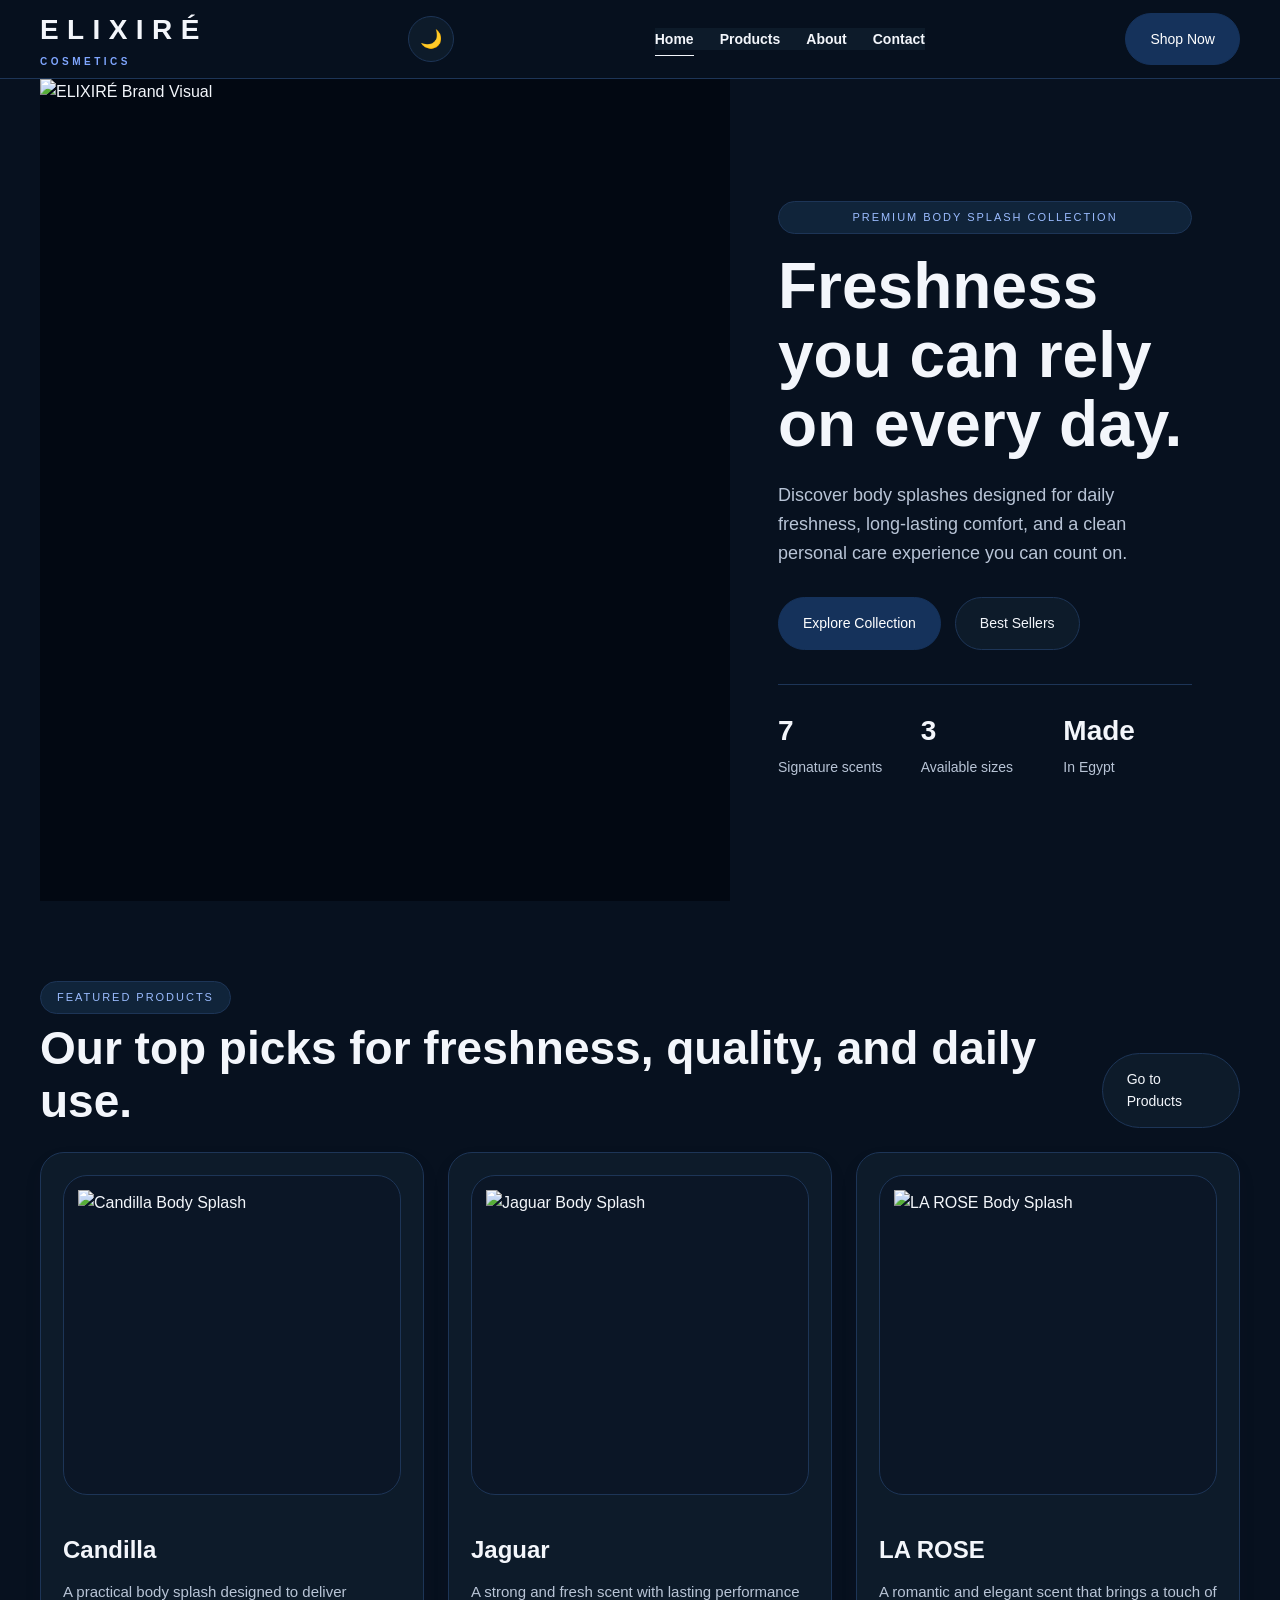
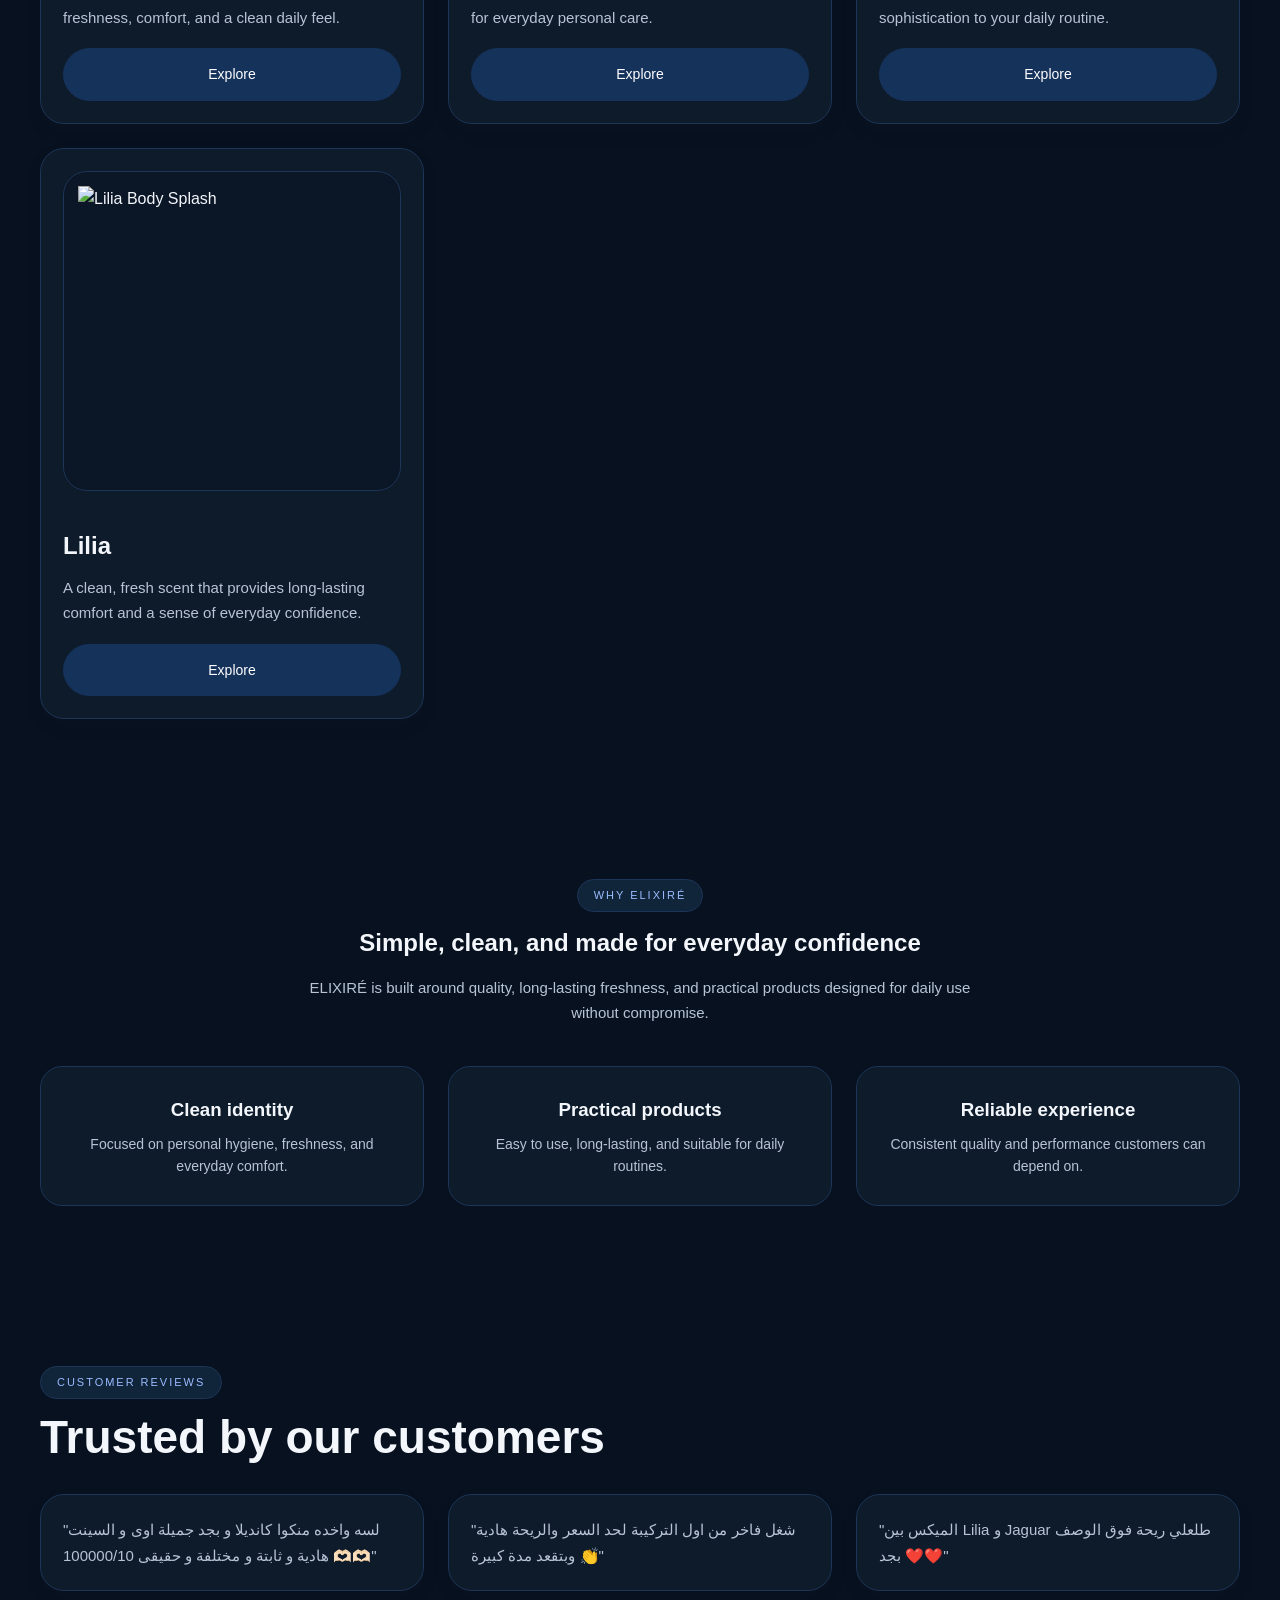
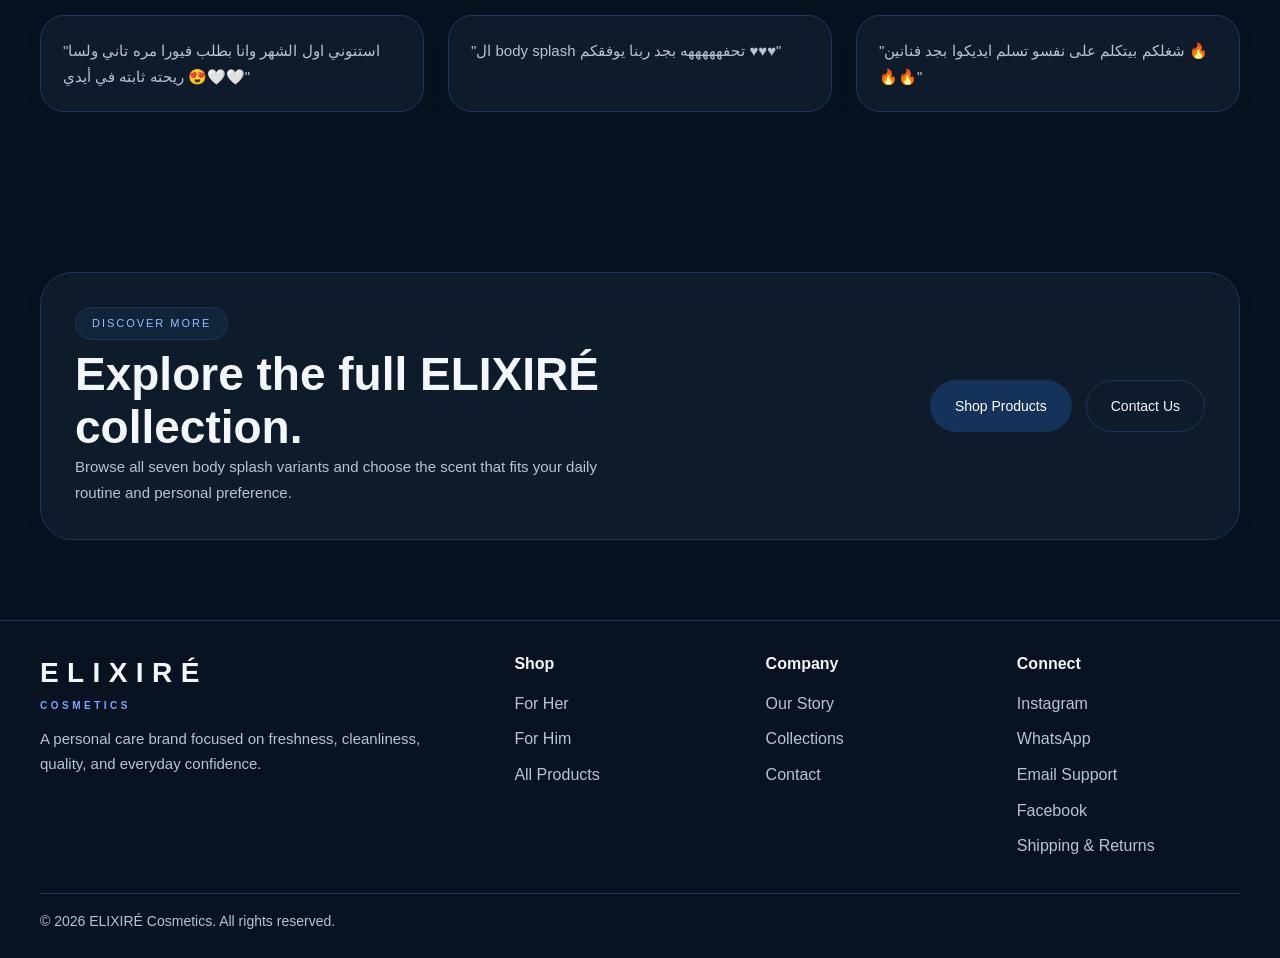
==== index.html @ 91dcfd7d "Add files via upload" ====
<!DOCTYPE html>
<html lang="en">
<head>
  <meta charset="UTF-8" />
  <meta name="viewport" content="width=device-width, initial-scale=1.0" />
  <title>ELIXIRÉ Cosmetics</title>
<script>
(function () {
  var theme = localStorage.getItem('theme');
  if (theme !== 'light') {
    document.documentElement.classList.add('dark-mode');
  }
})();
</script>
<link rel="icon" type="image/png" href="images/imageselixire-logo.jpeg">
<link rel="stylesheet" href="style.css">
</head>
<body>

  <header class="site-header">
    <div class="container header-wrap">
      <a class="logo" href="index.html">ELIXIRÉ <small>COSMETICS</small></a>

      <button class="menu-toggle" aria-label="Open menu">☰</button>
      <button class="theme-toggle" type="button" onclick="toggleTheme()">
  <span class="icon">🌙</span>
</button>
      <nav class="nav">
        <a href="index.html" class="active">Home</a>
        <a href="products.html">Products</a>
        <a href="about.html">About</a>
        <a href="contact.html">Contact</a>
      </nav>

      <a class="btn btn-dark" href="products.html">Shop Now</a>
    </div>
  </header>

  <!-- HERO -->
  <section class="hero hero-brand">
    <div class="container hero-brand-grid">

      <div class="hero-brand-image">
        <img src="images/imageselixire-logo.jpeg" alt="ELIXIRÉ Brand Visual">
      </div>

      <div class="hero-brand-content">
        <span class="badge">Premium body splash collection</span>
        <h1>Freshness you can rely on every day.</h1>
        <p class="lead">
          Discover body splashes designed for daily freshness, long-lasting comfort, and a clean personal care experience you can count on.
        </p>

        <div class="hero-actions">
          <a class="btn btn-dark" href="products.html">Explore Collection</a>
          <a class="btn btn-light" href="#featured-products">Best Sellers</a>
        </div>

        <div class="stats">
          <div>
            <strong>7</strong>
            <span>Signature scents</span>
          </div>
          <div>
            <strong>3</strong>
            <span>Available sizes</span>
          </div>
          <div>
            <strong>Made</strong>
            <span>In Egypt</span>
          </div>
        </div>
      </div>

    </div>
  </section>

  <!-- FEATURED PRODUCTS -->
  <section class="section" id="featured-products">
    <div class="container">
      <div class="section-head">
        <div>
          <span class="badge">Featured products</span>
          <h2>Our top picks for freshness, quality, and daily use.</h2>
        </div>

        <a class="btn btn-light" href="products.html">Go to Products</a>
      </div>

      <div class="grid-3">

        <article class="card product-card featured-home-card">
          <div class="product-image">
            <img src="images/candilla.png" alt="Candilla Body Splash">
          </div>

          <div class="product-info">
            <h3>Candilla</h3>
            <p class="subtle">
              A practical body splash designed to deliver freshness, comfort, and a clean daily feel.
            </p>
          </div>

          <a class="btn btn-dark full-btn" href="products.html">Explore</a>
        </article>

        <article class="card product-card featured-home-card">
          <div class="product-image">
            <img src="images/Jaguar.png" alt="Jaguar Body Splash">
          </div>

          <div class="product-info">
            <h3>Jaguar</h3>
            <p class="subtle">
              A strong and fresh scent with lasting performance for everyday personal care.
            </p>
          </div>

          <a class="btn btn-dark full-btn" href="products.html">Explore</a>
        </article>
        <article class="card product-card featured-home-card">
          <div class="product-image">
            <img src="images/LA ROSE.png" alt="LA ROSE Body Splash">
          </div>

          <div class="product-info">
            <h3>LA ROSE</h3>
            <p class="subtle">
              A romantic and elegant scent that brings a touch of sophistication to your daily routine.
            </p>
          </div>

          <a class="btn btn-dark full-btn" href="products.html">Explore</a>
        </article>
        <article class="card product-card featured-home-card">
          <div class="product-image">
            <img src="images/lilia.png" alt="Lilia Body Splash">
          </div>

          <div class="product-info">
            <h3>Lilia</h3>
            <p class="subtle">
              A clean, fresh scent that provides long-lasting comfort and a sense of everyday confidence.
            </p>
          </div>

          <a class="btn btn-dark full-btn" href="products.html">Explore</a>
        </article>

      </div>
    </div>
  </section>

  <!-- WHY ELIXIRÉ -->
  <section class="why-section">
    <div class="container">

      <div class="why-header">
        <span class="badge">Why ELIXIRÉ</span>
        <h2>Simple, clean, and made for everyday confidence</h2>
        <p>
          ELIXIRÉ is built around quality, long-lasting freshness, and practical products designed for daily use without compromise.
        </p>
      </div>

      <div class="why-grid">

        <div class="why-card">
          <h3>Clean identity</h3>
          <p>Focused on personal hygiene, freshness, and everyday comfort.</p>
        </div>

        <div class="why-card">
          <h3>Practical products</h3>
          <p>Easy to use, long-lasting, and suitable for daily routines.</p>
        </div>

        <div class="why-card">
          <h3>Reliable experience</h3>
          <p>Consistent quality and performance customers can depend on.</p>
        </div>

      </div>

    </div>
  </section>

  <!-- SHORT REVIEWS FOR HOME -->
  <section class="section">
    <div class="container">
      <span class="badge">Customer Reviews</span>
      <h2 style="margin:12px 0 0;">Trusted by our customers</h2>

      <div class="grid-3" style="margin-top: 30px;">

        <div class="card">
          <p class="subtle" style="margin:0;">
            "لسه واخده منكوا كانديلا و بجد جميلة اوى و السينت هادية و ثابتة و مختلفة و حقيقى 100000/10 🫶🏻🫶🏻"
          </p>
        </div>

        <div class="card">
          <p class="subtle" style="margin:0;">
            "شغل فاخر من اول التركيبة لحد السعر والريحة هادية وبتقعد مدة كبيرة 👏"
          </p>
        </div>

        <div class="card">
          <p class="subtle" style="margin:0;">
            "الميكس بين Lilia و Jaguar طلعلي ريحة فوق الوصف بجد ❤️❤️"
          </p>
        </div>

        <div class="card">
          <p class="subtle" style="margin:0;">
            "استنوني اول الشهر وانا بطلب فيورا مره تاني ولسا ريحته ثابته في أيدي 😍🤍🤍"
          </p>
        </div>

        <div class="card">
          <p class="subtle" style="margin:0;">
            "ال body splash تحفهههههه بجد ربنا يوفقكم ♥️♥️♥️"
          </p>
        </div>

        <div class="card">
          <p class="subtle" style="margin:0;">
            "شغلكم بيتكلم على نفسو تسلم ايديكوا بجد فنانين 🔥🔥🔥"
          </p>
        </div>

      </div>
    </div>
  </section>

  <!-- CTA -->
  <section class="section">
    <div class="container card cta-box home-cta-box">
      <div class="grid-2" style="align-items:center;">
        <div>
          <span class="badge">Discover more</span>
          <h2>Explore the full ELIXIRÉ collection.</h2>
          <p class="subtle">
            Browse all seven body splash variants and choose the scent that fits your daily routine and personal preference.
          </p>
        </div>

        <div style="display:flex; gap:14px; flex-wrap:wrap; justify-content:flex-end;">
          <a class="btn btn-dark" href="products.html">Shop Products</a>
          <a class="btn btn-light" href="contact.html">Contact Us</a>
        </div>
      </div>
    </div>
  </section>

  <!-- FOOTER -->
  <footer class="footer">
    <div class="container footer-grid">
      <div>
        <div class="logo">ELIXIRÉ <small>COSMETICS</small></div>
        <p class="subtle" style="max-width:420px; margin-top:12px;">
          A personal care brand focused on freshness, cleanliness, quality, and everyday confidence.
        </p>
      </div>

      <div>
  <h4>Shop</h4>
  <ul>
    <li><a href="products.html#for-her">For Her</a></li>
    <li><a href="products.html#for-him">For Him</a></li>
    <li><a href="products.html">All Products</a></li>
  </ul>
</div>

      <div>
        <h4>Company</h4>
        <ul>
          <li><a href="about.html">Our Story</a></li>
          <li><a href="products.html">Collections</a></li>
          <li><a href="contact.html">Contact</a></li>
        </ul>
      </div>

      <div>
        <h4>Connect</h4>
        <ul>
          <li><a href="https://www.instagram.com/elixire_cosmetics?igsh=MWIwa283ZzNlaWQ4eQ==" target="_blank">Instagram</a></li>
          <li><a href="https://wa.me/201558877652" target="_blank">WhatsApp</a></li>
          <li><a href="mailto:elixire.cosmetics@gmail.com">Email Support</a></li>
          <li><a href="https://www.facebook.com/share/1Ev4uXdosv/" target="_blank">Facebook</a></li>
          <li><a href="contact.html">Shipping & Returns</a></li>
        </ul>
      </div>
    </div>

    <div class="container copyright">© 2026 ELIXIRÉ Cosmetics. All rights reserved.</div>
  </footer>

  <script src="script.js"></script>
</body>
</html>
---- style.css ----
/* ===== Anti-Flicker Patch ===== */
html{
  background:#07111f;
}

html:not(.dark-mode){
  background:#f8f2f1;
}

html, body{
  transition: none !important;
}

:root{
  --bg:#f8f2f1;
  --bg-soft:#fffafa;
  --surface:#ffffff;
  --text:#2f2122;
  --muted:#725d61;
  --line:#eadbdd;
  --accent:#9d7e83;
  --dark:#2f2122;
  --light:#f5e5e6;
  --radius-xl:32px;
  --radius-lg:24px;
  --radius-md:18px;
  --shadow:0 20px 60px rgba(79,47,52,.10);
  --container:1200px;
}

/* Dark theme variables */
html.dark-mode,
body.dark-mode{
  --bg:#07111f;
  --bg-soft:#0b1626;
  --surface:#0d1b2a;
  --text:#f3f6fb;
  --muted:#b8c4d6;
  --line:#1d3557;
  --accent:#7fa6ff;
  --dark:#15325b;
  --light:#10243a;
  --shadow:0 20px 60px rgba(0,0,0,.35);
}

*{
  box-sizing:border-box;
  margin:0;
  padding:0;
}

html{
  scroll-behavior:smooth;
  background:var(--bg);
}

body{
  font-family:Arial, Helvetica, sans-serif;
  color:var(--text);
  background:var(--bg);
  line-height:1.6;
}

a{
  text-decoration:none;
  color:inherit;
}

img{
  max-width:100%;
  display:block;
}

.container{
  width:min(var(--container), calc(100% - 40px));
  margin:auto;
}

.section{
  padding:80px 0;
}

.subtle{
  color:var(--muted);
  font-size:15px;
  line-height:1.7;
}

.btn{
  display:inline-block;
  border:1px solid var(--dark);
  padding:14px 24px;
  border-radius:999px;
  transition:.25s ease;
  font-size:14px;
  cursor:pointer;
}

.btn:hover{
  transform:translateY(-2px);
}

.btn-dark{
  background:var(--dark);
  color:#fff;
}

.btn-light{
  background:#fff;
  color:var(--text);
}

body.dark-mode .btn-light{
  background:var(--surface);
  color:var(--text);
  border-color:var(--line);
}

.badge{
  display:inline-flex;
  align-items:center;
  justify-content:center;
  padding:10px 16px;
  border:1px solid #d8c1c4;
  background:rgba(255,255,255,.7);
  color:var(--accent);
  border-radius:999px;
  letter-spacing:.18em;
  text-transform:uppercase;
  font-size:11px;
  line-height:1;
  white-space:nowrap;
}

body.dark-mode .badge{
  background:#10243a;
  border-color:#1d3557;
  color:#9bbcff;
}

.site-header{
  position:sticky;
  top:0;
  z-index:1000;
  background:rgba(248,242,241,.92);
  backdrop-filter:blur(10px);
  border-bottom:1px solid var(--line);
}

body.dark-mode .site-header{
  background:rgba(7,17,31,.92);
  border-bottom:1px solid var(--line);
}

.header-wrap{
  display:flex;
  align-items:center;
  justify-content:space-between;
  gap:20px;
  min-height:78px;
}

.logo{
  font-size:28px;
  font-weight:700;
  letter-spacing:.30em;
}

.logo small{
  display:block;
  font-size:10px;
  letter-spacing:.35em;
  color:var(--accent);
  margin-top:2px;
}

.logo img{
  height:50px;
  width:120px;
  object-fit:cover;
  border-radius:6px;
}

.nav{
  display:flex;
  gap:26px;
  align-items:center;
  font-size:14px;
  font-weight:600;
}

.nav a{
  position:relative;
}

.nav a::after{
  content:"";
  position:absolute;
  left:0;
  bottom:-6px;
  width:0;
  height:1px;
  background:var(--text);
  transition:.25s;
}

.nav a:hover::after,
.nav a.active::after{
  width:100%;
}

.menu-toggle{
  display:none;
  background:none;
  border:none;
  font-size:28px;
  cursor:pointer;
  color:var(--text);
}

.theme-toggle{
  width:46px;
  height:46px;
  border-radius:50%;
  border:1px solid var(--line);
  background:var(--surface);
  color:var(--text);
  cursor:pointer;
  font-size:18px;
  display:flex;
  align-items:center;
  justify-content:center;
  transition:.3s ease;
}

.theme-toggle:hover{
  transform:translateY(-2px) scale(1.05);
}

.hero{
  position:relative;
  overflow:hidden;
  background:
    radial-gradient(circle at top right, rgba(255,255,255,.8), transparent 28%),
    radial-gradient(circle at bottom left, rgba(214,171,177,.25), transparent 30%),
    var(--bg);
}

.hero-grid{
  min-height:84vh;
  display:grid;
  grid-template-columns:1.1fr .9fr;
  gap:40px;
  align-items:center;
}

.hero h1{
  font-size:clamp(42px,6vw,78px);
  line-height:1.08;
  margin:18px 0 0;
  max-width:720px;
}

.lead{
  font-size:18px;
  color:var(--muted);
  max-width:620px;
  margin-top:22px;
}

.hero-actions{
  display:flex;
  gap:14px;
  flex-wrap:wrap;
  margin-top:30px;
}

.stats{
  margin-top:34px;
  padding-top:24px;
  border-top:1px solid #e4d1d3;
  display:grid;
  grid-template-columns:repeat(3,1fr);
  gap:14px;
  max-width:520px;
}

.stats strong{
  display:block;
  font-size:28px;
}

.stats span{
  font-size:14px;
  color:#7c666a;
}

body.dark-mode .stats{
  border-top:1px solid var(--line);
}

body.dark-mode .stats span{
  color:var(--muted);
}

.hero-card{
  border:1px solid rgba(255,255,255,.7);
  background:rgba(255,255,255,.62);
  border-radius:var(--radius-xl);
  padding:20px;
  box-shadow:var(--shadow);
}

body.dark-mode .hero-card,
body.dark-mode .mock-small,
body.dark-mode .mock-panel,
body.dark-mode .card,
body.dark-mode .info-item,
body.dark-mode .order-form-box,
body.dark-mode .review-card,
body.dark-mode .why-card,
body.dark-mode .cta-box{
  background:var(--surface);
  color:var(--text);
  border-color:var(--line);
}

.hero-card-grid{
  display:grid;
  grid-template-columns:1.15fr .85fr;
  gap:20px;
}

.mock-big{
  min-height:420px;
  border-radius:26px;
  padding:24px;
  background:linear-gradient(135deg,#f2dfe1,#f8eceb,#ffffff);
}

body.dark-mode .mock-big{
  background:linear-gradient(135deg,#0d1b2a,#10243a,#0b1626);
}

.mock-panel{
  height:100%;
  border:1px solid rgba(255,255,255,.75);
  background:rgba(255,255,255,.45);
  border-radius:22px;
  padding:22px;
  display:flex;
  flex-direction:column;
  justify-content:space-between;
}

.mock-small{
  border-radius:24px;
  padding:22px;
  border:1px solid var(--line);
  background:#fff9f8;
}

.mock-dark{
  background:var(--dark);
  color:#fff;
  border-color:transparent;
}

body.dark-mode .mock-dark{
  background:#081220;
}

.grid-2{
  display:grid;
  grid-template-columns:repeat(2,1fr);
  gap:28px;
}

.grid-3{
  display:grid;
  grid-template-columns:repeat(3,1fr);
  gap:24px;
}

.grid-4{
  display:grid;
  grid-template-columns:repeat(4,1fr);
  gap:24px;
}

.card{
  background:var(--surface);
  border:1px solid var(--line);
  border-radius:var(--radius-lg);
  padding:22px;
  box-shadow:0 8px 20px rgba(79,47,52,.05);
}

.product-card{
  position:relative;
  transition:.25s ease;
}

.product-card:hover{
  transform:translateY(-5px);
  box-shadow:var(--shadow);
}

.product-image{
  height:280px;
  border-radius:24px;
  overflow:hidden;
  background:#fff;
  display:flex;
  align-items:center;
  justify-content:center;
  padding:14px;
  border:1px solid #f0e2e3;
}

body.dark-mode .product-image{
  background:#0b1626;
  border-color:var(--line);
}

.product-image img{
  width:100%;
  height:100%;
  object-fit:contain;
  display:block;
}

.price{
  padding:10px 16px;
  background:#f7edee;
  border-radius:999px;
  font-size:14px;
  white-space:nowrap;
}

body.dark-mode .price{
  background:#10243a;
}

.section-head{
  display:flex;
  align-items:end;
  justify-content:space-between;
  gap:20px;
  margin-bottom:24px;
}

.section-head h2,
.section h2{
  margin:8px 0 0;
  font-size:clamp(30px,4vw,46px);
  line-height:1.15;
}

.feature-icon{
  width:44px;
  height:44px;
  border-radius:50%;
  border:1px solid #e8d4d7;
  background:#fdf6f5;
  margin-bottom:16px;
}

body.dark-mode .feature-icon{
  background:#10243a;
  border-color:var(--line);
}

.story-block{
  padding:34px;
  border-radius:var(--radius-xl);
  background:linear-gradient(135deg,#f0dddd,#fdf6f5);
}

.story-inner{
  border:1px solid rgba(255,255,255,.75);
  background:rgba(255,255,255,.52);
  border-radius:26px;
  padding:30px;
}

body.dark-mode .story-block{
  background:#10243a;
}

body.dark-mode .story-inner{
  background:#0d1b2a;
  border-color:#1d3557;
}

body.dark-mode .story-inner h2,
body.dark-mode .story-inner h3{
  color:#f3f6fb;
}

body.dark-mode .story-inner .subtle,
body.dark-mode .story-inner p{
  color:#b8c4d6;
}

.dark-section{
  background:var(--dark);
  color:#fff;
}

.dark-section .subtle{
  color:rgba(255,255,255,.76);
}

.testimonial{
  background:rgba(255,255,255,.05);
  border:1px solid rgba(255,255,255,.08);
}

.cta-box{
  padding:34px;
  border-radius:var(--radius-xl);
}

.footer{
  border-top:1px solid var(--line);
  background:var(--bg-soft);
  padding:30px 0 10px;
}

body.dark-mode .footer{
  background:#081220;
  border-top:1px solid var(--line);
}

.footer-grid{
  display:grid;
  grid-template-columns:2fr 1fr 1fr 1fr;
  gap:28px;
}

.footer h4{
  margin:0 0 14px;
  font-size:16px;
}

.footer ul{
  list-style:none;
  padding:0;
  margin:0;
}

.footer li{
  margin:10px 0;
  color:var(--muted);
}

.copyright{
  border-top:1px solid var(--line);
  margin-top:24px;
  padding:16px 0;
  color:var(--muted);
  font-size:14px;
}

.page-hero{
  padding:90px 0 60px;
  background:radial-gradient(circle at top left, rgba(255,255,255,.7), transparent 30%), var(--bg);
}

.page-hero h1{
  margin:14px 0 8px;
  font-size:clamp(40px,5vw,68px);
}

.page-hero p{
  max-width:680px;
  color:var(--muted);
}

.contact-wrap{
  display:grid;
  grid-template-columns:1fr .95fr;
  gap:28px;
}

.form-group{
  margin-bottom:16px;
}

label{
  display:block;
  margin-bottom:8px;
  font-size:14px;
}

input,
textarea,
select{
  width:100%;
  padding:14px 16px;
  border-radius:16px;
  border:1px solid var(--line);
  font:inherit;
  background:#fff;
  color:var(--text);
  outline:none;
}

body.dark-mode input,
body.dark-mode textarea,
body.dark-mode select{
  background:#0b1626;
  color:var(--text);
  border-color:var(--line);
}

body.dark-mode input::placeholder,
body.dark-mode textarea::placeholder{
  color:#8ea1bc;
}

textarea{
  min-height:140px;
  resize:vertical;
}

input:focus,
textarea:focus,
select:focus{
  border-color:var(--accent);
}

.list-inline{
  display:flex;
  flex-wrap:wrap;
  gap:10px;
}

.tag{
  padding:8px 14px;
  border-radius:999px;
  background:#f7edee;
  font-size:13px;
}

body.dark-mode .tag{
  background:#10243a;
}

.info-list{
  display:grid;
  gap:14px;
}

.info-item{
  padding:18px;
  border:1px solid var(--line);
  border-radius:20px;
  background:#fff;
}

.note{
  background:#fff6ea;
  border:1px solid #f0d9af;
  padding:16px 18px;
  border-radius:18px;
  color:#6f5835;
}

body.dark-mode .note{
  background:#10243a;
  border-color:#1d3557;
  color:#dce8ff;
}

.product-info{
  margin-top:18px;
}

.product-info h3{
  margin:0 0 8px;
  font-size:22px;
}

.product-info p{
  margin:0;
}

.featured-home-card{
  display:flex;
  flex-direction:column;
  justify-content:space-between;
  min-height:100%;
}

.featured-home-card .product-image{
  height:320px;
  background:#fff;
}

body.dark-mode .featured-home-card .product-image{
  background:#0b1626;
}

.featured-home-card .product-info{
  padding-top:18px;
}

.featured-home-card .product-info h3{
  font-size:24px;
  margin-bottom:10px;
}

.full-btn{
  width:100%;
  text-align:center;
  margin-top:18px;
}

.feature-clean-card{
  min-height:100%;
}

.clean-side-card{
  min-height:160px;
  display:flex;
  flex-direction:column;
  justify-content:center;
}

.dark-mini-card{
  background:var(--dark);
  color:#fff;
  border-color:transparent;
}

.dark-mini-card .subtle{
  color:rgba(255,255,255,.78);
}

.size-show-card{
  min-height:180px;
  display:flex;
  flex-direction:column;
  justify-content:center;
}

.home-cta-box{
  background:#fff;
}

/* Reviews slider manual */
.reviews-slider-manual{
  position:relative;
  margin-top:30px;
  padding:30px 56px 0;
}

.reviews-viewport{
  overflow:hidden;
  padding-top:20px;
}

.reviews-track-manual{
  display:flex;
  gap:24px;
  transition:transform .45s ease;
  will-change:transform;
  align-items:stretch;
}

.review-card{
  width:calc((100% - 48px) / 3);
  min-width:calc((100% - 48px) / 3);
  background:#fff;
  border:1px solid var(--line);
  border-radius:28px;
  padding:28px 20px 22px;
  text-align:center;
  position:relative;
  flex-shrink:0;
  box-shadow:0 8px 20px rgba(79,47,52,.05);
}

.avatar{
  width:88px;
  height:88px;
  border-radius:50%;
  object-fit:cover;
  display:block;
  margin:0 auto 14px;
  border:6px solid #fff;
  box-shadow:0 6px 18px rgba(0,0,0,.08);
}

.review-card p{
  margin:0;
  font-size:15px;
  line-height:1.8;
  color:var(--muted);
}

.slider-arrow{
  position:absolute;
  top:58%;
  transform:translateY(-50%);
  width:42px;
  height:42px;
  border:1px solid var(--line);
  border-radius:50%;
  background:#fff;
  color:var(--text);
  font-size:20px;
  cursor:pointer;
  z-index:2;
  box-shadow:0 8px 18px rgba(79,47,52,.08);
}

body.dark-mode .slider-arrow{
  background:var(--surface);
  color:var(--text);
}

.slider-arrow.prev{
  left:0;
}

.slider-arrow.next{
  right:0;
}

.slider-arrow:hover{
  background:var(--dark);
  color:#fff;
  border-color:var(--dark);
}

.slider-dots{
  display:flex;
  justify-content:center;
  gap:10px;
  margin-top:22px;
}

.slider-dot{
  width:10px;
  height:10px;
  border-radius:50%;
  background:#d8c1c4;
  cursor:pointer;
  transition:.25s ease;
  border:none;
}

.slider-dot.active{
  width:28px;
  border-radius:999px;
  background:var(--dark);
}

/* Hero brand */
.hero-brand{
  padding:0;
  background:var(--bg);
}

.hero-brand-grid{
  display:grid;
  grid-template-columns:1.15fr 0.85fr;
  min-height:calc(100vh - 78px);
  align-items:stretch;
}

.hero-brand-image{
  display:flex;
  align-items:stretch;
  justify-content:center;
  overflow:hidden;
  background:#111;
}

.hero-brand-image img{
  width:100%;
  height:100%;
  object-fit:cover;
  display:block;
}

.hero-brand-content{
  display:flex;
  flex-direction:column;
  justify-content:center;
  padding:60px 48px;
}

.hero-brand-content h1{
  font-size:clamp(42px, 5vw, 74px);
  line-height:1.08;
  margin:18px 0 0;
}

.hero-brand-content .lead{
  margin-top:22px;
  max-width:520px;
}

.hero-brand-content .stats{
  max-width:480px;
}

body.dark-mode .hero-brand-image{
  background:#020812;
}

/* Why section */
.why-section{
  padding:80px 0;
  text-align:center;
}

.why-header{
  max-width:700px;
  margin:auto;
}

.why-header h2{
  margin:12px 0;
}

.why-header p{
  color:var(--muted);
  font-size:15px;
  line-height:1.7;
}

.why-grid{
  display:grid;
  grid-template-columns:repeat(3,1fr);
  gap:24px;
  margin-top:40px;
}

.why-card{
  padding:28px;
  border-radius:22px;
  border:1px solid var(--line);
  background:#fff;
  transition:.3s;
}

.why-card:hover{
  transform:translateY(-6px);
  box-shadow:0 10px 25px rgba(0,0,0,.06);
}

.why-card h3{
  margin-bottom:8px;
}

.why-card p{
  color:var(--muted);
  font-size:14px;
}

/* Product ordering */
.sizes{
  display:grid;
  grid-template-columns:repeat(3, 1fr);
  gap:10px;
  margin-top:16px;
  position:relative;
  z-index:5;
}

.size-item{
  background:#f7edee;
  border-radius:14px;
  padding:12px 10px;
  text-align:center;
  display:flex;
  flex-direction:column;
  gap:4px;
  border:1px solid #f0e0e2;
  cursor:pointer;
  transition:.2s ease;
  user-select:none;
  pointer-events:auto;
}

.size-item:hover{
  transform:translateY(-2px);
}

.size-item span{
  color:var(--muted);
  font-size:13px;
}

.size-item strong{
  color:var(--text);
  font-size:14px;
}

.size-item.active{
  background:#2f2122;
  border-color:#2f2122;
}

.size-item.active span,
.size-item.active strong{
  color:#fff;
}

body.dark-mode .size-item{
  background:#10243a;
  border-color:var(--line);
}

body.dark-mode .size-item.active{
  background:#1f4b99;
  border-color:#1f4b99;
}

.order-form-box{
  display:none;
  margin-top:18px;
  padding:18px;
  border:1px solid var(--line);
  border-radius:20px;
  background:#fff;
}

.order-form-box.show{
  display:block;
}

.order-form-box h4{
  margin-bottom:14px;
  font-size:18px;
}

.selected-size-text{
  margin-bottom:14px;
  font-size:14px;
  color:var(--muted);
}

.selected-size-text span{
  font-weight:bold;
  color:var(--text);
}

.customer-notes{
  min-height:100px;
}

/* Payment */
.payment-options{
  display:flex;
  flex-direction:column;
  gap:10px;
  margin-top:10px;
}

.payment-item{
  padding:12px 14px;
  border:1px solid var(--line);
  border-radius:14px;
  background:#f7edee;
  color:var(--text);
  cursor:pointer;
  transition:.25s ease;
  user-select:none;
}

.payment-item small{
  display:block;
  margin-top:4px;
  font-size:12px;
  color:var(--muted);
}

.payment-item:hover{
  transform:translateY(-2px);
}

.payment-item.active{
  background:#2f2122;
  border-color:#2f2122;
  color:#fff;
}

.payment-item.active small{
  color:#fff;
}

body.dark-mode .payment-item{
  background:#10243a;
  border-color:#1d3557;
  color:#f3f6fb;
}

body.dark-mode .payment-item small{
  color:#b8c4d6;
}

body.dark-mode .payment-item.active{
  background:#1f4b99;
  border-color:#1f4b99;
  color:#fff;
}

body.dark-mode .payment-item.active small{
  color:#fff;
}

/* Responsive */
@media (max-width:992px){
  .hero-grid,
  .grid-4,
  .grid-3,
  .grid-2,
  .footer-grid,
  .contact-wrap,
  .hero-card-grid{
    grid-template-columns:1fr;
  }

  .nav{
    position:absolute;
    left:20px;
    right:20px;
    top:78px;
    background:#fff;
    border:1px solid var(--line);
    border-radius:24px;
    padding:20px;
    display:none;
    flex-direction:column;
    align-items:flex-start;
    box-shadow:var(--shadow);
  }

  body.dark-mode .nav{
    background:var(--surface);
  }

  .nav.open{
    display:flex;
  }

  .menu-toggle{
    display:block;
  }

  .header-wrap .btn{
    display:none;
  }

  .hero-brand-grid{
    grid-template-columns:1fr;
    min-height:auto;
  }

  .hero-brand-image{
    min-height:420px;
  }

  .hero-brand-content{
    padding:40px 20px 60px;
  }

  .why-grid{
    grid-template-columns:1fr;
  }

  .review-card{
    width:calc((100% - 24px) / 2);
    min-width:calc((100% - 24px) / 2);
  }
}

@media (max-width:640px){
  .container{
    width:min(var(--container), calc(100% - 24px));
  }

  .section{
    padding:64px 0;
  }

  .stats{
    grid-template-columns:1fr 1fr;
  }

  .hero-card,
  .card,
  .story-inner,
  .story-block,
  .cta-box{
    padding:18px;
  }

  .mock-big{
    min-height:320px;
  }

  .product-image{
    height:240px;
    padding:10px;
  }

  .featured-home-card .product-image{
    height:260px;
  }

  .hero-brand-image{
    min-height:300px;
  }

  .hero-brand-content{
    padding:32px 16px 48px;
  }

  .reviews-slider-manual{
    padding:20px 0 0;
  }

  .reviews-viewport{
    padding-top:10px;
  }

  .review-card{
    width:100%;
    min-width:100%;
  }

  .slider-arrow{
    display:none;
  }

  .avatar{
    width:76px;
    height:76px;
    margin:0 auto 12px;
  }

  .sizes{
    grid-template-columns:1fr;
  }
}
/* ===== FORCE DARK MODE FIX ===== */

html.dark-mode .site-header{
  background: rgba(7,17,31,.92) !important;
  border-bottom:1px solid var(--line) !important;
}

html.dark-mode .nav{
  background: var(--surface) !important;
}

html.dark-mode .badge{
  background:#10243a !important;
  border-color:#1d3557 !important;
  color:#9bbcff !important;
}

html.dark-mode .btn-light{
  background:var(--surface) !important;
  color:var(--text) !important;
  border-color:var(--line) !important;
}

html.dark-mode input,
html.dark-mode textarea,
html.dark-mode select{
  background:#0b1626 !important;
  color:var(--text) !important;
  border-color:var(--line) !important;
}

html.dark-mode .info-item,
html.dark-mode .card,
html.dark-mode .review-card,
html.dark-mode .why-card,
html.dark-mode .order-form-box{
  background:var(--surface) !important;
  color:var(--text) !important;
  border-color:var(--line) !important;
}
/* ===== Remaining dark mode fixes ===== */

/* About page */
html.dark-mode .story-block{
  background:#10243a !important;
}

html.dark-mode .story-inner{
  background:#0d1b2a !important;
  border-color:#1d3557 !important;
}

html.dark-mode .story-inner h1,
html.dark-mode .story-inner h2,
html.dark-mode .story-inner h3,
html.dark-mode .story-inner p,
html.dark-mode .story-inner .subtle{
  color:#f3f6fb !important;
}

/* Tags / category pills */
html.dark-mode .tag{
  background:#10243a !important;
  color:#f3f6fb !important;
  border:1px solid #1d3557 !important;
}

/* Product price / size boxes */
html.dark-mode .price,
html.dark-mode .size-item,
html.dark-mode .payment-item{
  background:#10243a !important;
  color:#f3f6fb !important;
  border-color:#1d3557 !important;
}

html.dark-mode .size-item span,
html.dark-mode .size-item strong,
html.dark-mode .payment-item small{
  color:#f3f6fb !important;
}

/* Product image card if needed */
html.dark-mode .product-image{
  background:#0b1626 !important;
  border-color:#1d3557 !important;
}

/* Cards in general */
html.dark-mode .card,
html.dark-mode .why-card,
html.dark-mode .info-item,
html.dark-mode .review-card,
html.dark-mode .order-form-box,
html.dark-mode .cta-box,
html.dark-mode .hero-card,
html.dark-mode .mock-small,
html.dark-mode .mock-panel{
  background:var(--surface) !important;
  color:var(--text) !important;
  border-color:var(--line) !important;
}
.size-item.active{
  background:#1f4b99 !important;
  border-color:#1f4b99 !important;
}

.size-item.active span,
.size-item.active strong{
  color:#fff !important;
}

.payment-item.active{
  background:#1f4b99 !important;
  border-color:#1f4b99 !important;
  color:#fff !important;
}

.payment-item.active small{
  color:#fff !important;
}
/* ===== Visual fix for selected size and payment ===== */
.size-item.active {
  background: #1f4b99 !important;
  border: 1px solid #1f4b99 !important;
  box-shadow: 0 0 0 2px rgba(31, 75, 153, 0.25) !important;
  transform: translateY(-2px);
}

.size-item.active span,
.size-item.active strong {
  color: #ffffff !important;
}

.payment-item.active {
  background: #1f4b99 !important;
  border: 1px solid #1f4b99 !important;
  color: #ffffff !important;
  box-shadow: 0 0 0 2px rgba(31, 75, 153, 0.25) !important;
  transform: translateY(-2px);
}

.payment-item.active small {
  color: #ffffff !important;
}

/* Hover too */
.size-item:hover,
.payment-item:hover {
  transform: translateY(-2px);
}

/* Dark mode support */
html.dark-mode .size-item.active {
  background: #3b82f6 !important;
  border-color: #3b82f6 !important;
  box-shadow: 0 0 0 2px rgba(59, 130, 246, 0.28) !important;
}

html.dark-mode .payment-item.active {
  background: #3b82f6 !important;
  border-color: #3b82f6 !important;
  color: #ffffff !important;
  box-shadow: 0 0 0 2px rgba(59, 130, 246, 0.28) !important;
}

html.dark-mode .size-item.active span,
html.dark-mode .size-item.active strong,
html.dark-mode .payment-item.active small {
  color: #ffffff !important;
}

/* =========================
   CART STYLES
========================= */

.cart-btn{
  position:fixed;
  right:20px;
  bottom:20px;
  width:64px;
  height:64px;
  border:none;
  border-radius:50%;
  background:#3a2427;
  color:#fff;
  display:flex;
  align-items:center;
  justify-content:center;
  font-size:26px;
  cursor:pointer;
  z-index:9999;
  box-shadow:0 12px 30px rgba(0,0,0,.25);
}

.cart-count{
  position:absolute;
  top:-4px;
  right:-2px;
  min-width:24px;
  height:24px;
  padding:0 6px;
  border-radius:999px;
  background:#ff2d55;
  color:#fff;
  font-size:12px;
  font-weight:700;
  display:flex;
  align-items:center;
  justify-content:center;
}

.cart-overlay{
  position:fixed;
  inset:0;
  background:rgba(0,0,0,.55);
  display:none;
  align-items:center;
  justify-content:center;
  padding:20px;
  z-index:9998;
}

.cart-box{
  width:min(100%, 560px);
  max-height:90vh;
  overflow-y:auto;
  background:#ffffff;
  color:#2f2122;
  border:1px solid #eadbdd;
  border-radius:24px;
  padding:24px;
  box-shadow:0 24px 60px rgba(0,0,0,.20);
}

.cart-box h3{
  margin:0;
  color:#2f2122;
}

.cart-box label{
  color:#2f2122;
  font-weight:600;
}

.cart-box input,
.cart-box textarea{
  width:100%;
  background:#fff;
  color:#2f2122;
  border:1px solid #d9c8cb;
  border-radius:16px;
  padding:14px 16px;
}

.cart-box input::placeholder,
.cart-box textarea::placeholder{
  color:#8a767a;
}

.cart-box textarea{
  min-height:110px;
  resize:vertical;
}

.cart-item{
  display:flex;
  justify-content:space-between;
  align-items:center;
  gap:14px;
  padding:12px 0;
  border-bottom:1px solid #eee3e5;
}

.cart-item-info{
  flex:1;
  color:#2f2122;
}

.cart-item-info strong{
  color:#2f2122;
}

.cart-item-info small{
  color:#725d61;
}

.cart-item-actions{
  display:flex;
  align-items:center;
  gap:8px;
}

.qty-btn{
  width:30px;
  height:30px;
  border:none;
  border-radius:8px;
  background:#f1e7e8;
  color:#2f2122;
  cursor:pointer;
  font-size:16px;
  font-weight:700;
}

.remove-btn{
  border:none;
  border-radius:8px;
  background:#e5484d;
  color:#fff;
  padding:6px 10px;
  cursor:pointer;
  font-size:13px;
}

.cart-total{
  margin-top:18px;
  text-align:right;
  font-size:20px;
  font-weight:700;
  color:#2f2122;
}

.checkout-btn{
  width:100%;
  margin-top:16px;
  padding:14px 18px;
  border:none;
  border-radius:16px;
  background:#2f2122;
  color:#fff;
  font-size:15px;
  font-weight:700;
  cursor:pointer;
}

.quantity-box{
  display:flex;
  align-items:center;
  gap:14px;
  margin-top:14px;
}

.quantity-box button{
  width:34px;
  height:34px;
  border:none;
  border-radius:10px;
  background:#f1e7e8;
  color:#2f2122;
  font-size:18px;
  cursor:pointer;
}

.quantity-box .qty-value{
  min-width:24px;
  text-align:center;
  font-weight:700;
  color:var(--text);
}

/* payment in cart */
#checkoutPaymentOptions{
  display:flex;
  flex-direction:column;
  gap:10px;
}

#checkoutPaymentOptions .payment-item{
  background:#f8f1f2;
  border:1px solid #eadbdd;
  color:#2f2122;
  border-radius:14px;
  padding:12px 14px;
  cursor:pointer;
}

#checkoutPaymentOptions .payment-item small{
  display:block;
  margin-top:4px;
  color:#725d61;
}

#checkoutPaymentOptions .payment-item.active{
  background:#2f2122;
  border-color:#2f2122;
  color:#fff;
}

#checkoutPaymentOptions .payment-item.active small{
  color:#fff;
}

/* DARK MODE */
body.dark-mode .cart-box,
html.dark-mode .cart-box{
  background:#0d1b2a;
  color:#f3f6fb;
  border-color:#1d3557;
}

body.dark-mode .cart-box h3,
html.dark-mode .cart-box h3,
body.dark-mode .cart-box label,
html.dark-mode .cart-box label,
body.dark-mode .cart-total,
html.dark-mode .cart-total,
body.dark-mode .cart-item-info,
html.dark-mode .cart-item-info,
body.dark-mode .cart-item-info strong,
html.dark-mode .cart-item-info strong{
  color:#f3f6fb;
}

body.dark-mode .cart-item,
html.dark-mode .cart-item{
  border-bottom:1px solid #1d3557;
}

body.dark-mode .cart-item-info small,
html.dark-mode .cart-item-info small{
  color:#b8c4d6;
}

body.dark-mode .cart-box input,
html.dark-mode .cart-box input,
body.dark-mode .cart-box textarea,
html.dark-mode .cart-box textarea{
  background:#081220;
  color:#f3f6fb;
  border-color:#1d3557;
}

body.dark-mode .cart-box input::placeholder,
html.dark-mode .cart-box input::placeholder,
body.dark-mode .cart-box textarea::placeholder,
html.dark-mode .cart-box textarea::placeholder{
  color:#8ea1bc;
}

body.dark-mode .qty-btn,
html.dark-mode .qty-btn,
body.dark-mode .quantity-box button,
html.dark-mode .quantity-box button{
  background:#10243a;
  color:#f3f6fb;
}

body.dark-mode #checkoutPaymentOptions .payment-item,
html.dark-mode #checkoutPaymentOptions .payment-item{
  background:#10243a;
  border-color:#1d3557;
  color:#f3f6fb;
}

body.dark-mode #checkoutPaymentOptions .payment-item small,
html.dark-mode #checkoutPaymentOptions .payment-item small{
  color:#b8c4d6;
}

body.dark-mode #checkoutPaymentOptions .payment-item.active,
html.dark-mode #checkoutPaymentOptions .payment-item.active{
  background:#1f4b99;
  border-color:#1f4b99;
  color:#fff;
}

body.dark-mode #checkoutPaymentOptions .payment-item.active small,
html.dark-mode #checkoutPaymentOptions .payment-item.active small{
  color:#fff;
}

body.dark-mode .checkout-btn,
html.dark-mode .checkout-btn{
  background:#1f4b99;
}

/* mobile */
@media (max-width:640px){
  .cart-btn{
    width:58px;
    height:58px;
    font-size:22px;
    right:14px;
    bottom:14px;
  }

  .cart-box{
    padding:18px;
    border-radius:20px;
    max-height:88vh;
  }

  .cart-total{
    font-size:18px;
  }
}
#for-her,
#for-him{
  scroll-margin-top:120px;
}
/* =========================
   COLLECTION LINKS
========================= */
#for-her,
#for-him{
  scroll-margin-top:120px;
}

.collection-divider{
  margin:54px 0 20px;
  padding-top:10px;
  border-top:1px solid var(--line);
}

.collection-divider:first-of-type{
  margin-top:10px;
  padding-top:0;
  border-top:none;
}

.collection-title{
  margin:10px 0 8px;
  font-size:clamp(28px, 4vw, 38px);
  line-height:1.15;
}

.collection-divider .subtle{
  max-width:560px;
}

/* =========================
   CART STYLES
========================= */
.cart-btn{
  position:fixed;
  right:20px;
  bottom:20px;
  width:64px;
  height:64px;
  border:none;
  border-radius:50%;
  background:#3a2427;
  color:#fff;
  display:flex;
  align-items:center;
  justify-content:center;
  font-size:26px;
  cursor:pointer;
  z-index:9999;
  box-shadow:0 12px 30px rgba(0,0,0,.25);
}

.cart-count{
  position:absolute;
  top:-4px;
  right:-2px;
  min-width:24px;
  height:24px;
  padding:0 6px;
  border-radius:999px;
  background:#ff2d55;
  color:#fff;
  font-size:12px;
  font-weight:700;
  display:flex;
  align-items:center;
  justify-content:center;
}

.cart-overlay{
  position:fixed;
  inset:0;
  background:rgba(0,0,0,.55);
  display:none;
  align-items:center;
  justify-content:center;
  padding:20px;
  z-index:9998;
}

.cart-box{
  width:min(100%, 560px);
  max-height:90vh;
  overflow-y:auto;
  background:#ffffff;
  color:#2f2122;
  border:1px solid #eadbdd;
  border-radius:24px;
  padding:24px;
  box-shadow:0 24px 60px rgba(0,0,0,.20);
}

.cart-box h3{
  margin:0;
  color:#2f2122;
}

.cart-box label{
  color:#2f2122;
  font-weight:600;
}

.cart-box input,
.cart-box textarea{
  width:100%;
  background:#fff;
  color:#2f2122;
  border:1px solid #d9c8cb;
  border-radius:16px;
  padding:14px 16px;
}

.cart-box input::placeholder,
.cart-box textarea::placeholder{
  color:#8a767a;
}

.cart-box textarea{
  min-height:110px;
  resize:vertical;
}

.cart-item{
  display:flex;
  justify-content:space-between;
  align-items:center;
  gap:14px;
  padding:12px 0;
  border-bottom:1px solid #eee3e5;
}

.cart-item-info{
  flex:1;
  color:#2f2122;
}

.cart-item-info strong{
  color:#2f2122;
}

.cart-item-info small{
  color:#725d61;
}

.cart-item-actions{
  display:flex;
  align-items:center;
  gap:8px;
}

.qty-btn{
  width:30px;
  height:30px;
  border:none;
  border-radius:8px;
  background:#f1e7e8;
  color:#2f2122;
  cursor:pointer;
  font-size:16px;
  font-weight:700;
}

.remove-btn{
  border:none;
  border-radius:8px;
  background:#e5484d;
  color:#fff;
  padding:6px 10px;
  cursor:pointer;
  font-size:13px;
}

.cart-total{
  margin-top:18px;
  text-align:right;
  font-size:20px;
  font-weight:700;
  color:#2f2122;
}

.checkout-btn{
  width:100%;
  margin-top:16px;
  padding:14px 18px;
  border:none;
  border-radius:16px;
  background:#2f2122;
  color:#fff;
  font-size:15px;
  font-weight:700;
  cursor:pointer;
}

.checkout-btn:disabled{
  opacity:.7;
  cursor:not-allowed;
}

.quantity-box{
  display:flex;
  align-items:center;
  gap:14px;
  margin-top:14px;
}

.quantity-box button{
  width:34px;
  height:34px;
  border:none;
  border-radius:10px;
  background:#f1e7e8;
  color:#2f2122;
  font-size:18px;
  cursor:pointer;
}

.quantity-box .qty-value{
  min-width:24px;
  text-align:center;
  font-weight:700;
  color:var(--text);
}

#checkoutPaymentOptions{
  display:flex;
  flex-direction:column;
  gap:10px;
}

#checkoutPaymentOptions .payment-item{
  background:#f8f1f2;
  border:1px solid #eadbdd;
  color:#2f2122;
  border-radius:14px;
  padding:12px 14px;
  cursor:pointer;
}

#checkoutPaymentOptions .payment-item small{
  display:block;
  margin-top:4px;
  color:#725d61;
}

#checkoutPaymentOptions .payment-item.active{
  background:#2f2122;
  border-color:#2f2122;
  color:#fff;
}

#checkoutPaymentOptions .payment-item.active small{
  color:#fff;
}

/* DARK MODE */
body.dark-mode .cart-box,
html.dark-mode .cart-box{
  background:#0d1b2a;
  color:#f3f6fb;
  border-color:#1d3557;
}

body.dark-mode .cart-box h3,
html.dark-mode .cart-box h3,
body.dark-mode .cart-box label,
html.dark-mode .cart-box label,
body.dark-mode .cart-total,
html.dark-mode .cart-total,
body.dark-mode .cart-item-info,
html.dark-mode .cart-item-info,
body.dark-mode .cart-item-info strong,
html.dark-mode .cart-item-info strong{
  color:#f3f6fb;
}

body.dark-mode .cart-item,
html.dark-mode .cart-item{
  border-bottom:1px solid #1d3557;
}

body.dark-mode .cart-item-info small,
html.dark-mode .cart-item-info small{
  color:#b8c4d6;
}

body.dark-mode .cart-box input,
html.dark-mode .cart-box input,
body.dark-mode .cart-box textarea,
html.dark-mode .cart-box textarea{
  background:#081220;
  color:#f3f6fb;
  border-color:#1d3557;
}

body.dark-mode .cart-box input::placeholder,
html.dark-mode .cart-box input::placeholder,
body.dark-mode .cart-box textarea::placeholder,
html.dark-mode .cart-box textarea::placeholder{
  color:#8ea1bc;
}

body.dark-mode .qty-btn,
html.dark-mode .qty-btn,
body.dark-mode .quantity-box button,
html.dark-mode .quantity-box button{
  background:#10243a;
  color:#f3f6fb;
}

body.dark-mode #checkoutPaymentOptions .payment-item,
html.dark-mode #checkoutPaymentOptions .payment-item{
  background:#10243a;
  border-color:#1d3557;
  color:#f3f6fb;
}

body.dark-mode #checkoutPaymentOptions .payment-item small,
html.dark-mode #checkoutPaymentOptions .payment-item small{
  color:#b8c4d6;
}

body.dark-mode #checkoutPaymentOptions .payment-item.active,
html.dark-mode #checkoutPaymentOptions .payment-item.active{
  background:#1f4b99;
  border-color:#1f4b99;
  color:#fff;
}

body.dark-mode #checkoutPaymentOptions .payment-item.active small,
html.dark-mode #checkoutPaymentOptions .payment-item.active small{
  color:#fff;
}

body.dark-mode .checkout-btn,
html.dark-mode .checkout-btn{
  background:#1f4b99;
}

@media (max-width:640px){
  .cart-btn{
    width:58px;
    height:58px;
    font-size:22px;
    right:14px;
    bottom:14px;
  }

  .cart-box{
    padding:18px;
    border-radius:20px;
    max-height:88vh;
  }

  .cart-total{
    font-size:18px;
  }
}
.cart-box select{
  width:100%;
  background:#fff;
  color:#2f2122;
  border:1px solid #d9c8cb;
  border-radius:16px;
  padding:14px 16px;
  font:inherit;
  outline:none;
}

.cart-box select:focus{
  border-color:var(--accent);
}

body.dark-mode .cart-box select,
html.dark-mode .cart-box select{
  background:#081220;
  color:#f3f6fb;
  border-color:#1d3557;
}
.cart-box select option{
  background:#fff;
  color:#2f2122;
}

body.dark-mode .cart-box select option,
html.dark-mode .cart-box select option{
  background:#081220;
  color:#f3f6fb;
}
.thank-you-card{
  max-width:760px;
  margin:auto;
  text-align:center;
  padding:48px 28px;
  border-radius:28px;
}

.thank-you-icon{
  width:84px;
  height:84px;
  margin:0 auto 22px;
  border-radius:50%;
  display:flex;
  align-items:center;
  justify-content:center;
  font-size:36px;
  font-weight:700;
  background:#f1e7e8;
  color:#2f2122;
}

.thank-you-title{
  font-size:clamp(34px, 5vw, 54px);
  line-height:1.1;
  margin:16px 0 14px;
}

.thank-you-text{
  font-size:17px;
  line-height:1.8;
  color:var(--muted);
  max-width:650px;
  margin:0 auto;
}

.thank-you-actions{
  margin-top:28px;
  display:flex;
  justify-content:center;
  gap:14px;
  flex-wrap:wrap;
}

body.dark-mode .thank-you-icon,
html.dark-mode .thank-you-icon{
  background:#10243a;
  color:#f3f6fb;
}

@media (max-width:640px){
  .thank-you-card{
    padding:34px 18px;
  }

  .thank-you-icon{
    width:70px;
    height:70px;
    font-size:30px;
  }

  .thank-you-text{
    font-size:15px;
  }
}
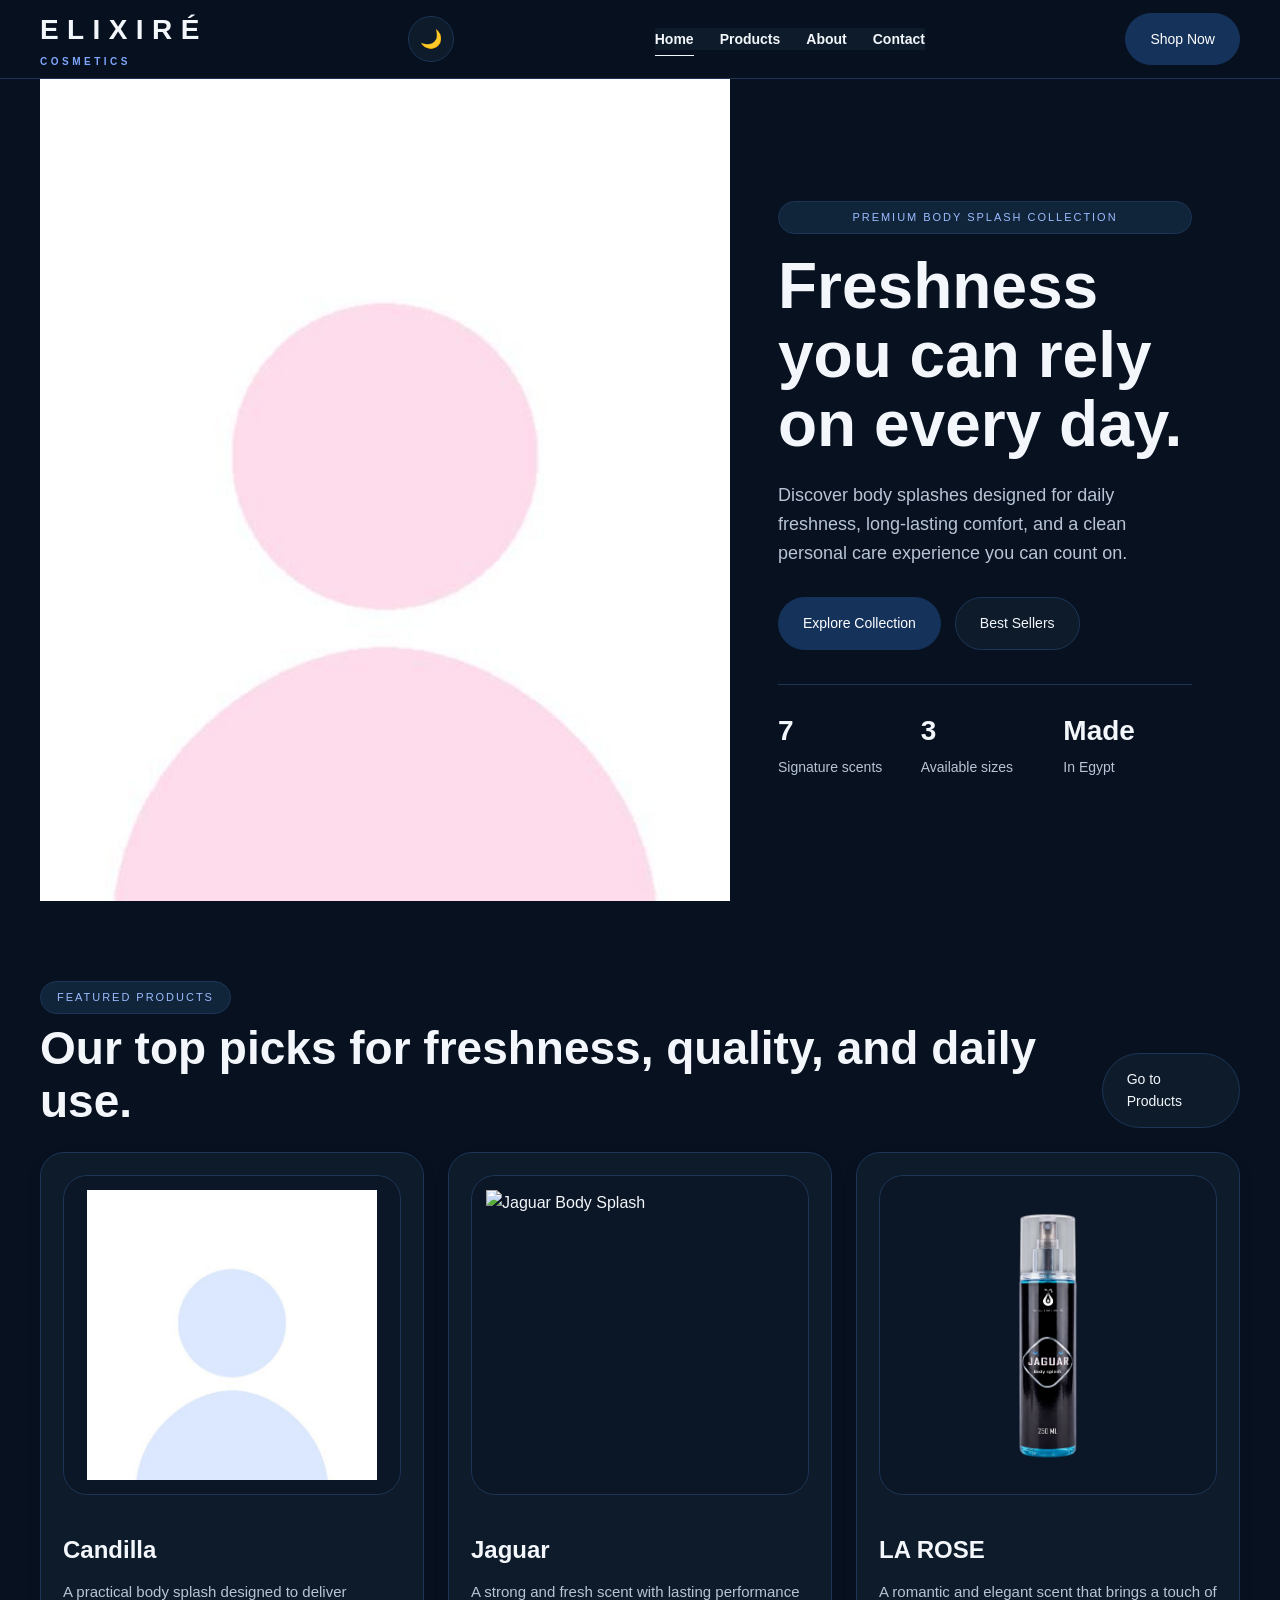
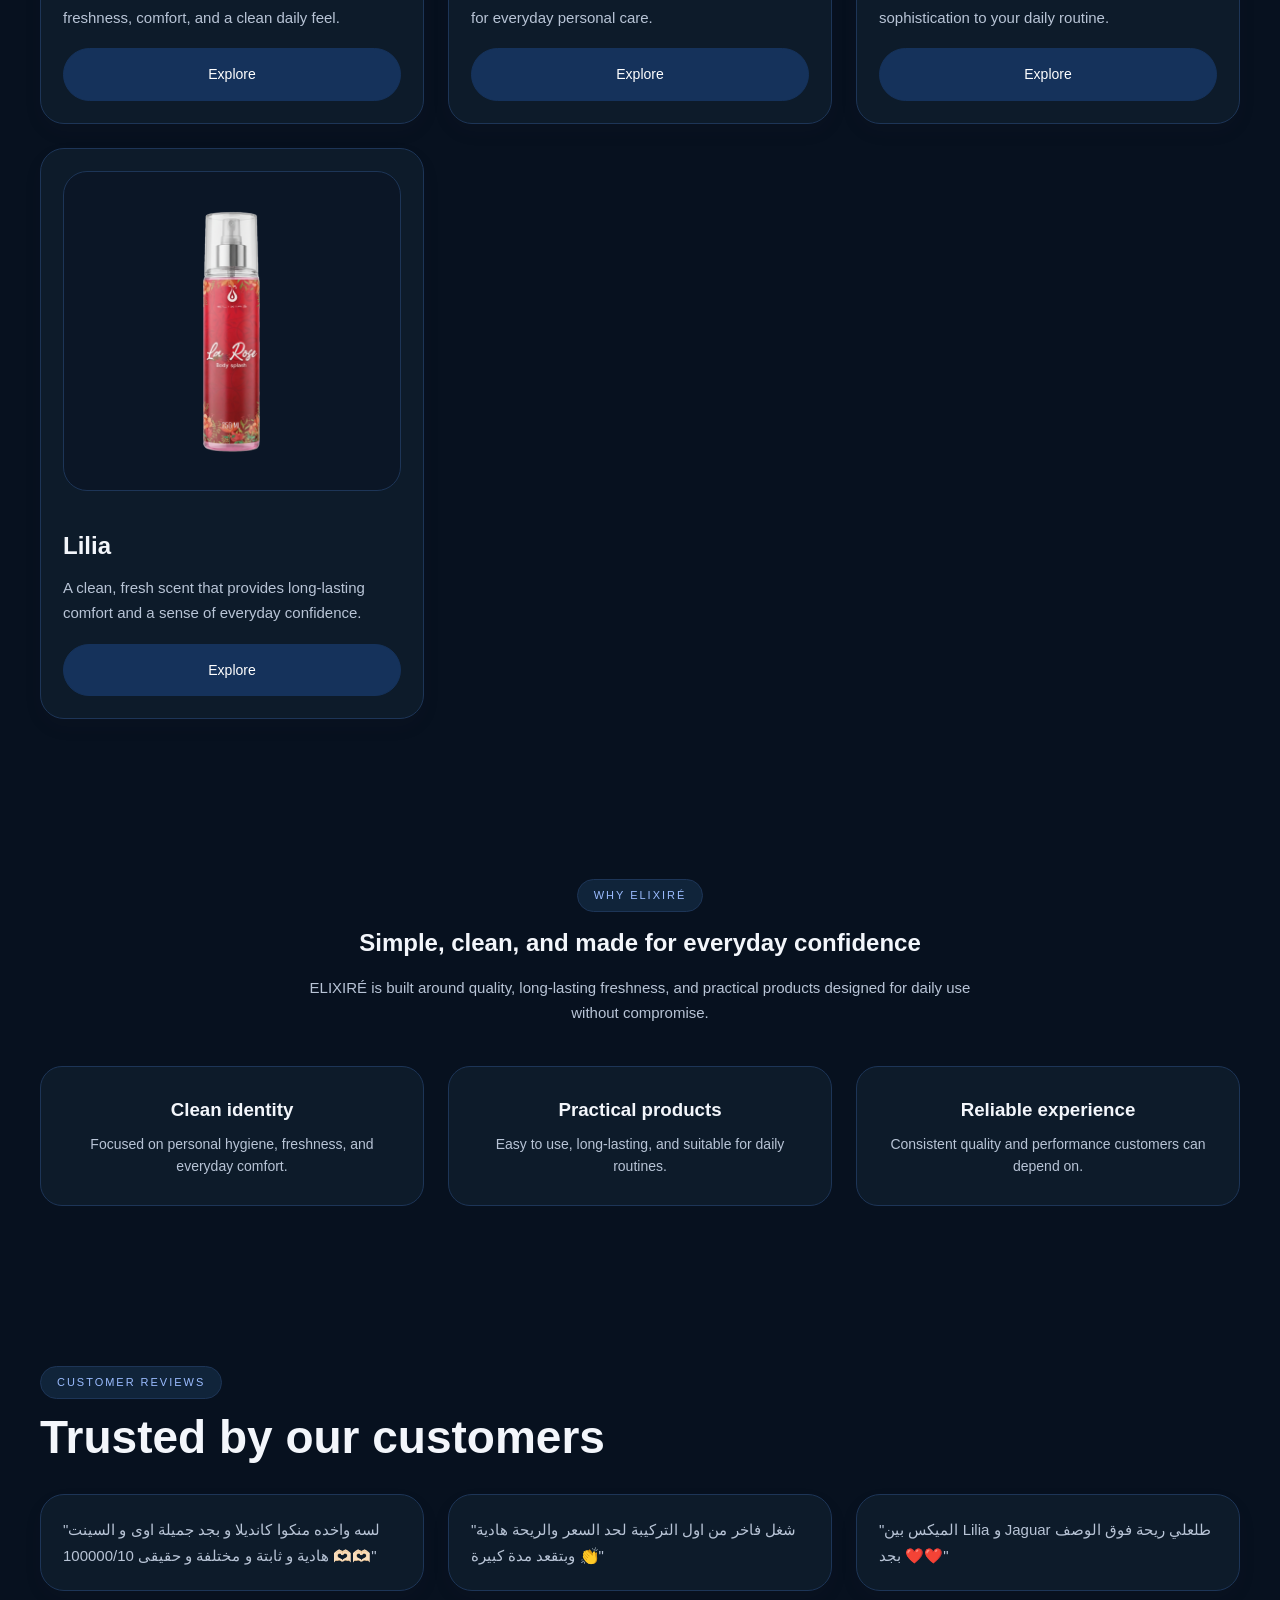
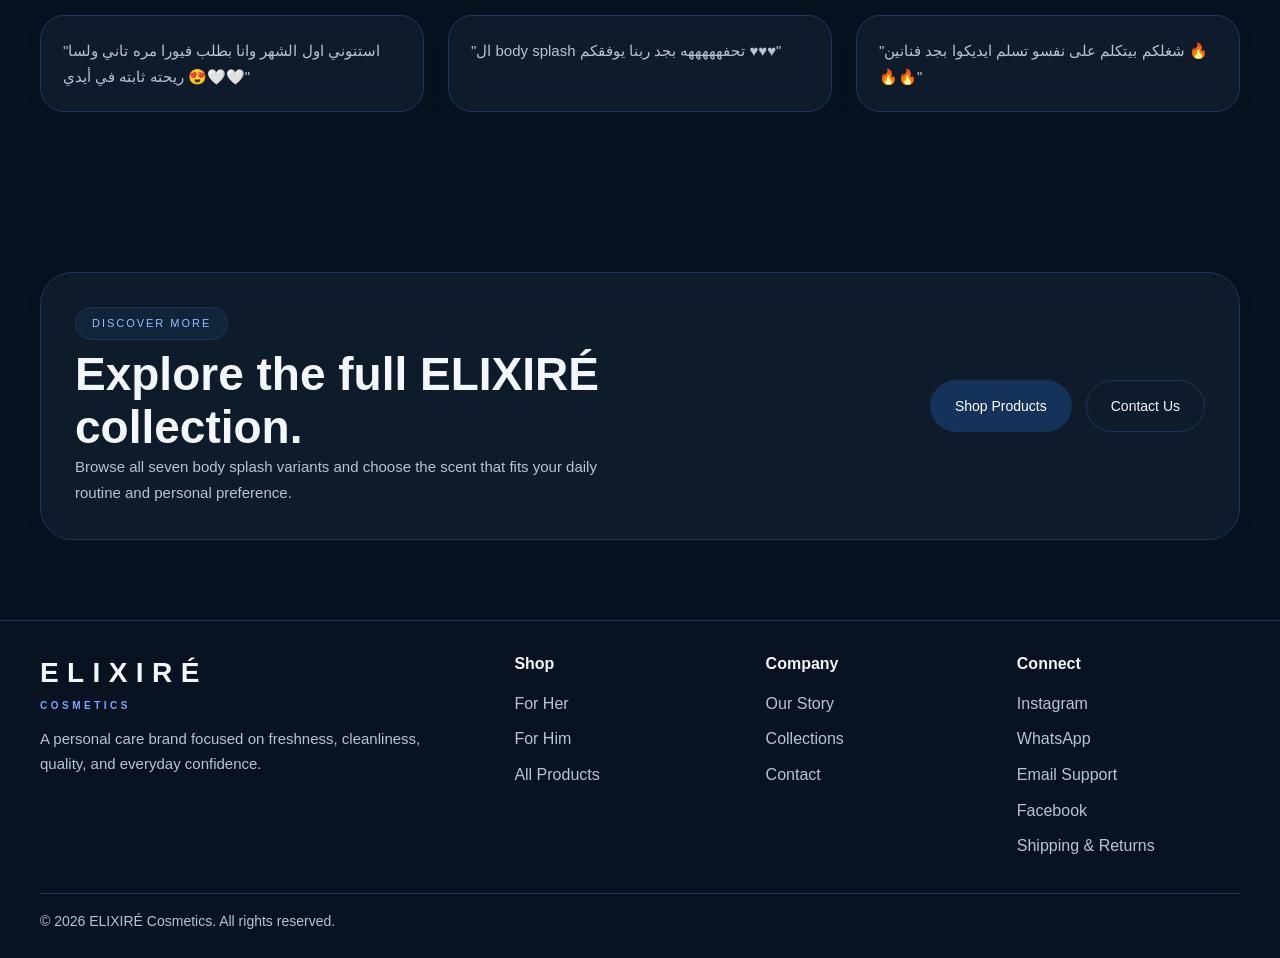
==== commit 7551e51f: "Update index.html" ====
--- a/index.html
+++ b/index.html
@@ -12,7 +12,7 @@
   }
 })();
 </script>
-<link rel="icon" type="image/png" href="images/imageselixire-logo.jpeg">
+<link rel="icon" type="png" href="imageselixire-logo.jpeg">
 <link rel="stylesheet" href="style.css">
 </head>
 <body>
@@ -41,7 +41,7 @@
     <div class="container hero-brand-grid">
 
       <div class="hero-brand-image">
-        <img src="images/imageselixire-logo.jpeg" alt="ELIXIRÉ Brand Visual">
+        <img src="imageselixire-logo.jpeg" alt="ELIXIRÉ Brand Visual">
       </div>
 
       <div class="hero-brand-content">
@@ -91,7 +91,7 @@
 
         <article class="card product-card featured-home-card">
           <div class="product-image">
-            <img src="images/candilla.png" alt="Candilla Body Splash">
+            <img src="candilla.png" alt="Candilla Body Splash">
           </div>
 
           <div class="product-info">
@@ -106,7 +106,7 @@
 
         <article class="card product-card featured-home-card">
           <div class="product-image">
-            <img src="images/Jaguar.png" alt="Jaguar Body Splash">
+            <img src="Jaguar.png" alt="Jaguar Body Splash">
           </div>
 
           <div class="product-info">
@@ -120,7 +120,7 @@
         </article>
         <article class="card product-card featured-home-card">
           <div class="product-image">
-            <img src="images/LA ROSE.png" alt="LA ROSE Body Splash">
+            <img src="LA ROSE.png" alt="LA ROSE Body Splash">
           </div>
 
           <div class="product-info">
@@ -134,7 +134,7 @@
         </article>
         <article class="card product-card featured-home-card">
           <div class="product-image">
-            <img src="images/lilia.png" alt="Lilia Body Splash">
+            <img src="lilia.png" alt="Lilia Body Splash">
           </div>
 
           <div class="product-info">
@@ -298,4 +298,4 @@
 
   <script src="script.js"></script>
 </body>
-</html>+</html>
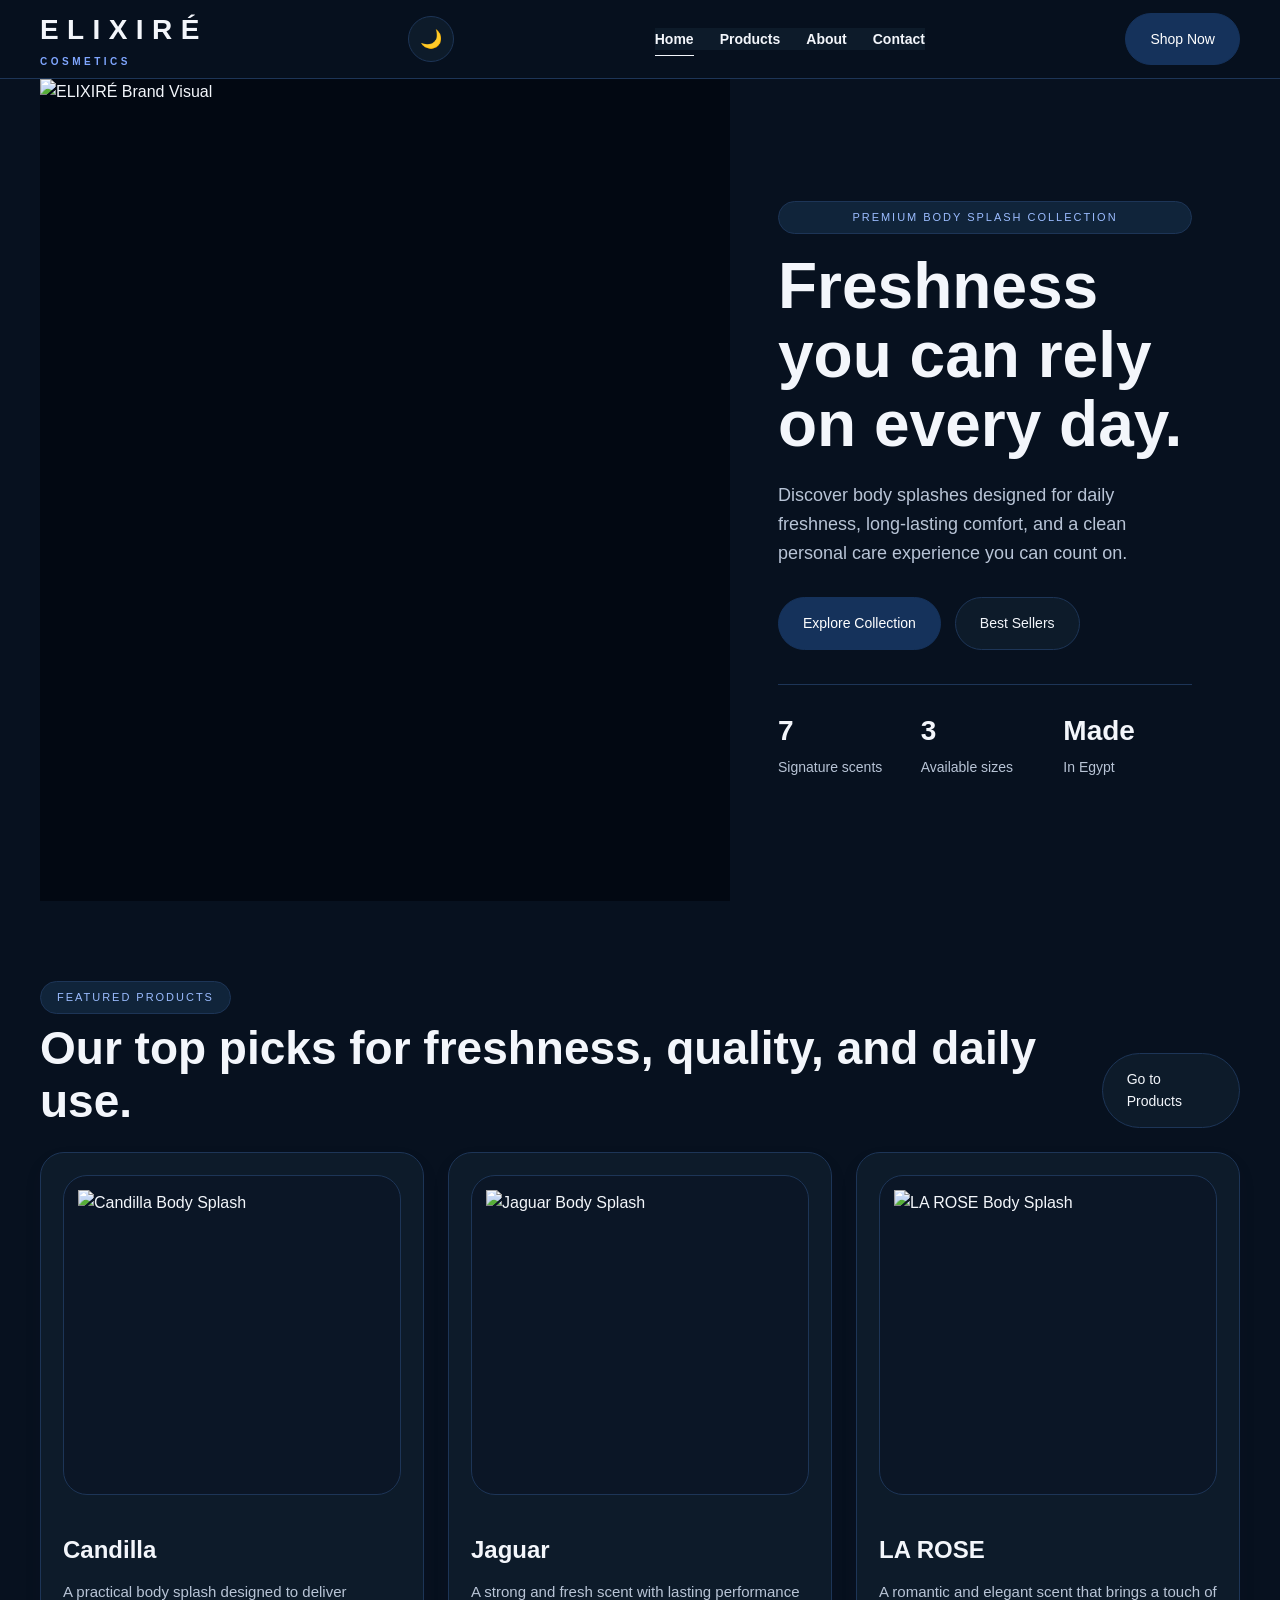
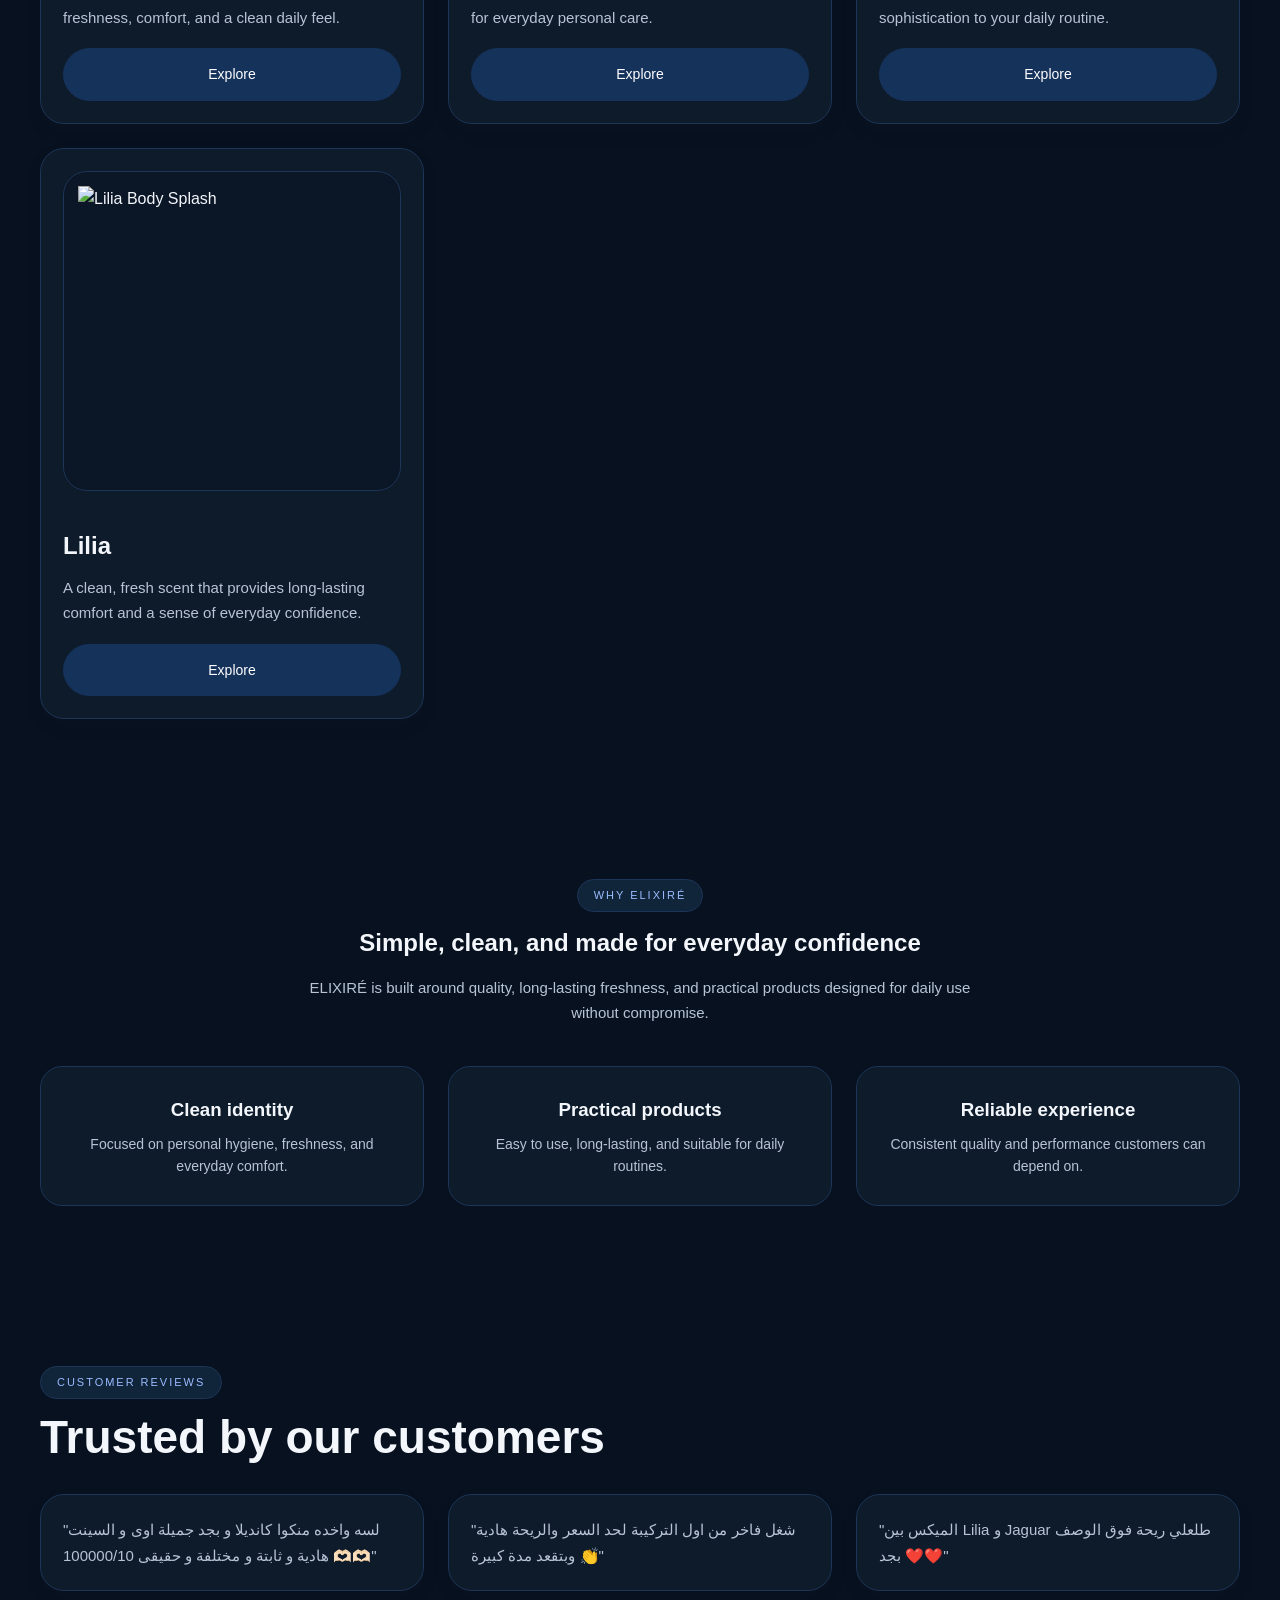
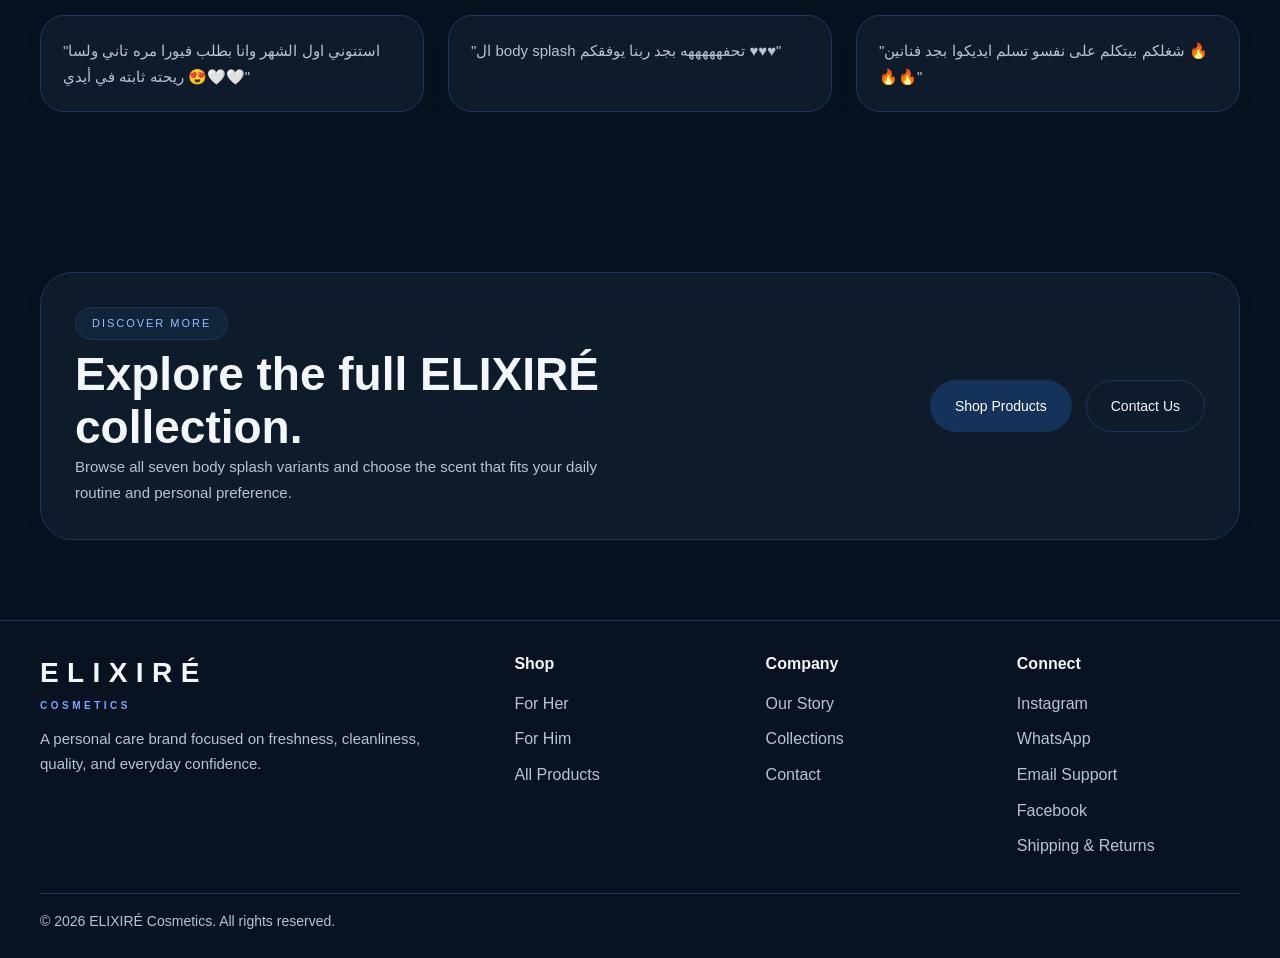
==== commit 360661f7: "Update index.html" ====
--- a/index.html
+++ b/index.html
@@ -12,7 +12,7 @@
   }
 })();
 </script>
-<link rel="icon" type="png" href="imageselixire-logo.jpeg">
+<link rel="icon" type="image/png" href="images/imageselixire-logo.jpeg">
 <link rel="stylesheet" href="style.css">
 </head>
 <body>
@@ -41,7 +41,7 @@
     <div class="container hero-brand-grid">
 
       <div class="hero-brand-image">
-        <img src="imageselixire-logo.jpeg" alt="ELIXIRÉ Brand Visual">
+        <img src="images/imageselixire-logo.jpeg" alt="ELIXIRÉ Brand Visual">
       </div>
 
       <div class="hero-brand-content">
@@ -91,7 +91,7 @@
 
         <article class="card product-card featured-home-card">
           <div class="product-image">
-            <img src="candilla.png" alt="Candilla Body Splash">
+            <img src="images/candilla.png" alt="Candilla Body Splash">
           </div>
 
           <div class="product-info">
@@ -106,7 +106,7 @@
 
         <article class="card product-card featured-home-card">
           <div class="product-image">
-            <img src="Jaguar.png" alt="Jaguar Body Splash">
+            <img src="images/Jaguar.png" alt="Jaguar Body Splash">
           </div>
 
           <div class="product-info">
@@ -120,7 +120,7 @@
         </article>
         <article class="card product-card featured-home-card">
           <div class="product-image">
-            <img src="LA ROSE.png" alt="LA ROSE Body Splash">
+            <img src="images/LA ROSE.png" alt="LA ROSE Body Splash">
           </div>
 
           <div class="product-info">
@@ -134,7 +134,7 @@
         </article>
         <article class="card product-card featured-home-card">
           <div class="product-image">
-            <img src="lilia.png" alt="Lilia Body Splash">
+            <img src="images/lilia.png" alt="Lilia Body Splash">
           </div>
 
           <div class="product-info">
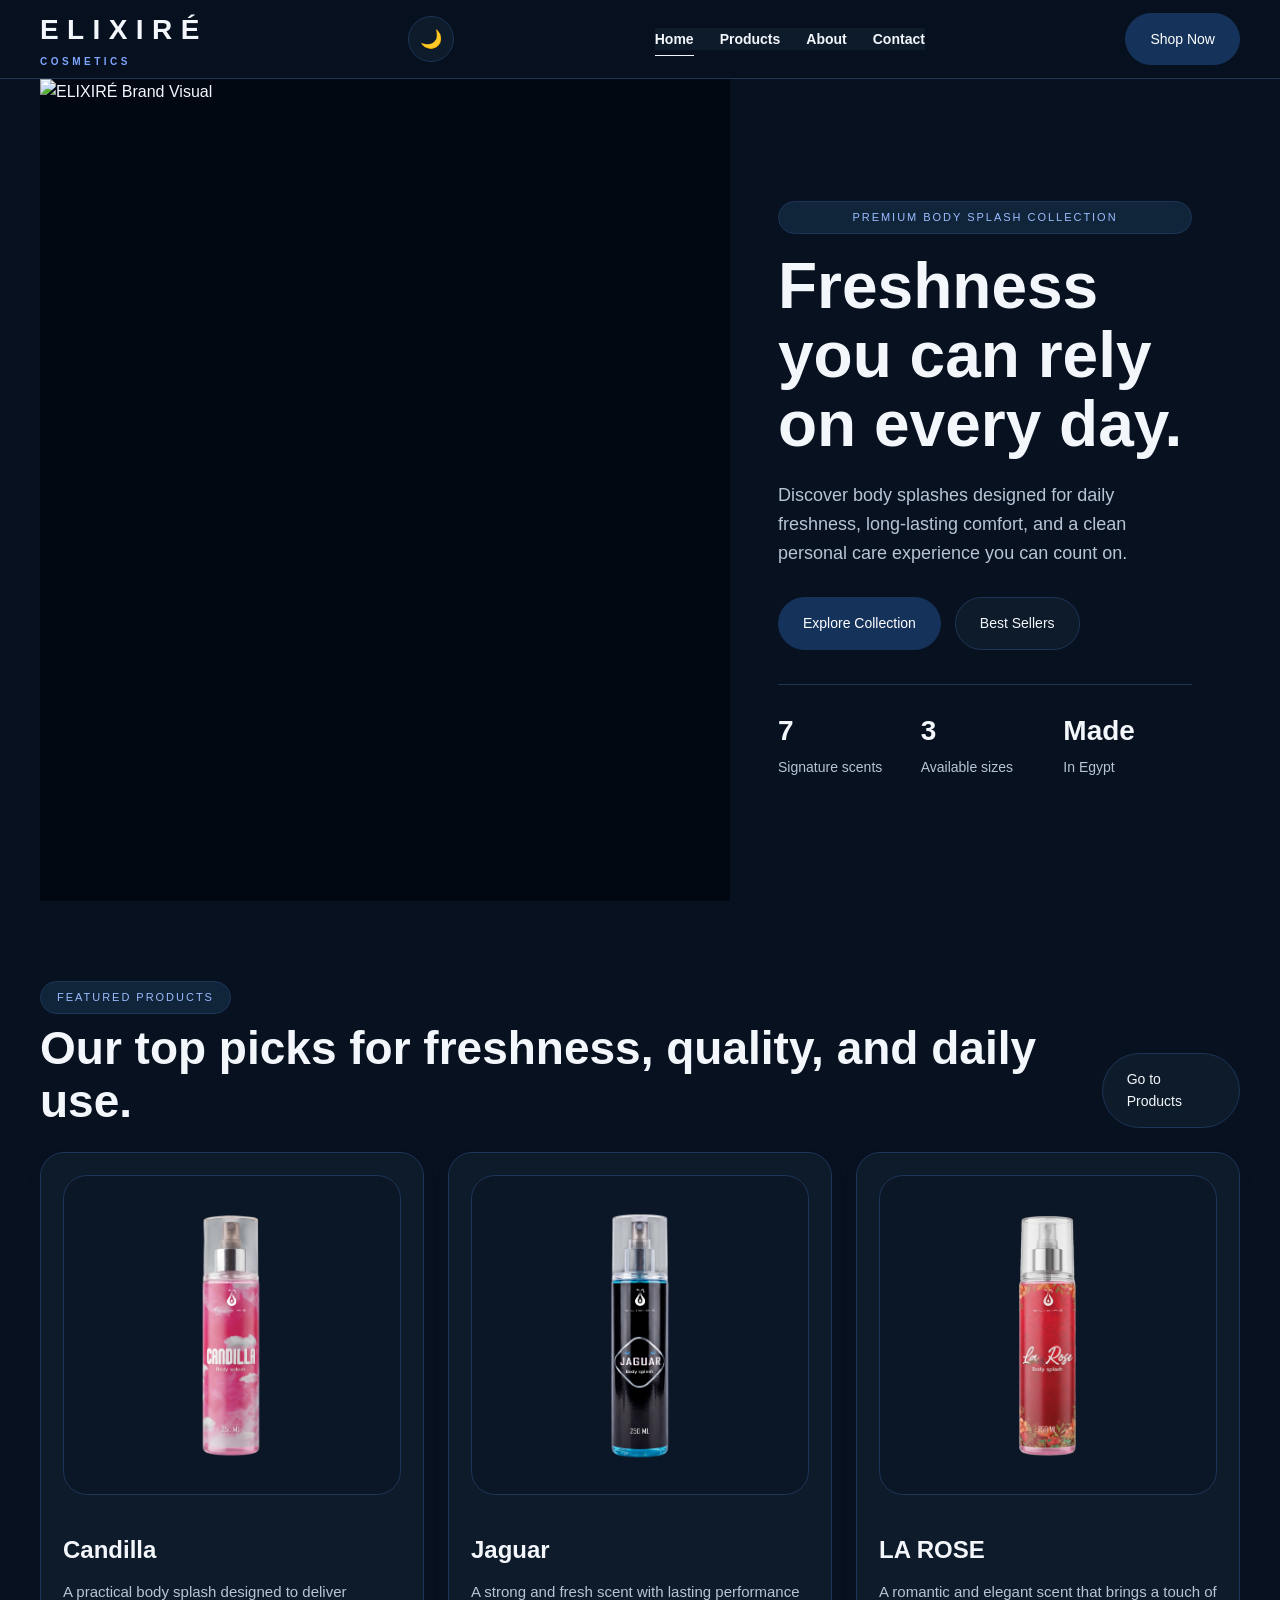
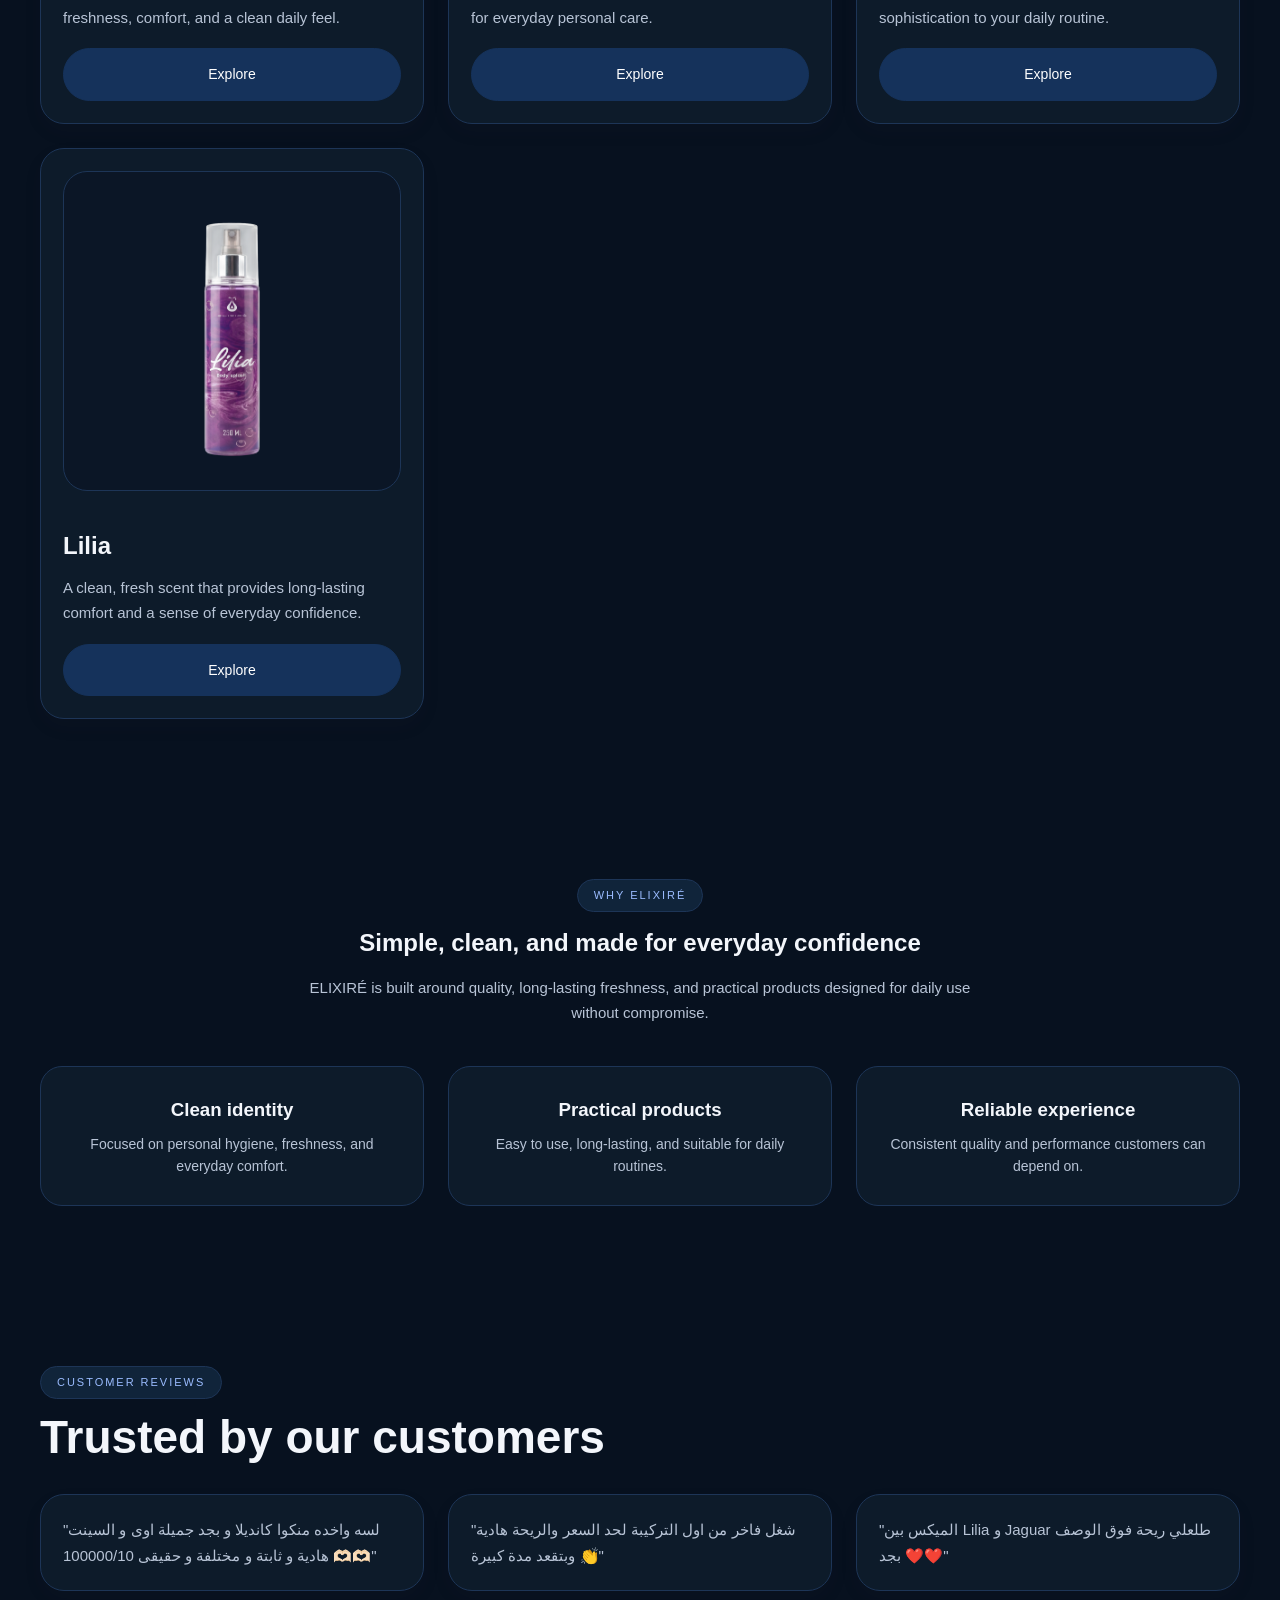
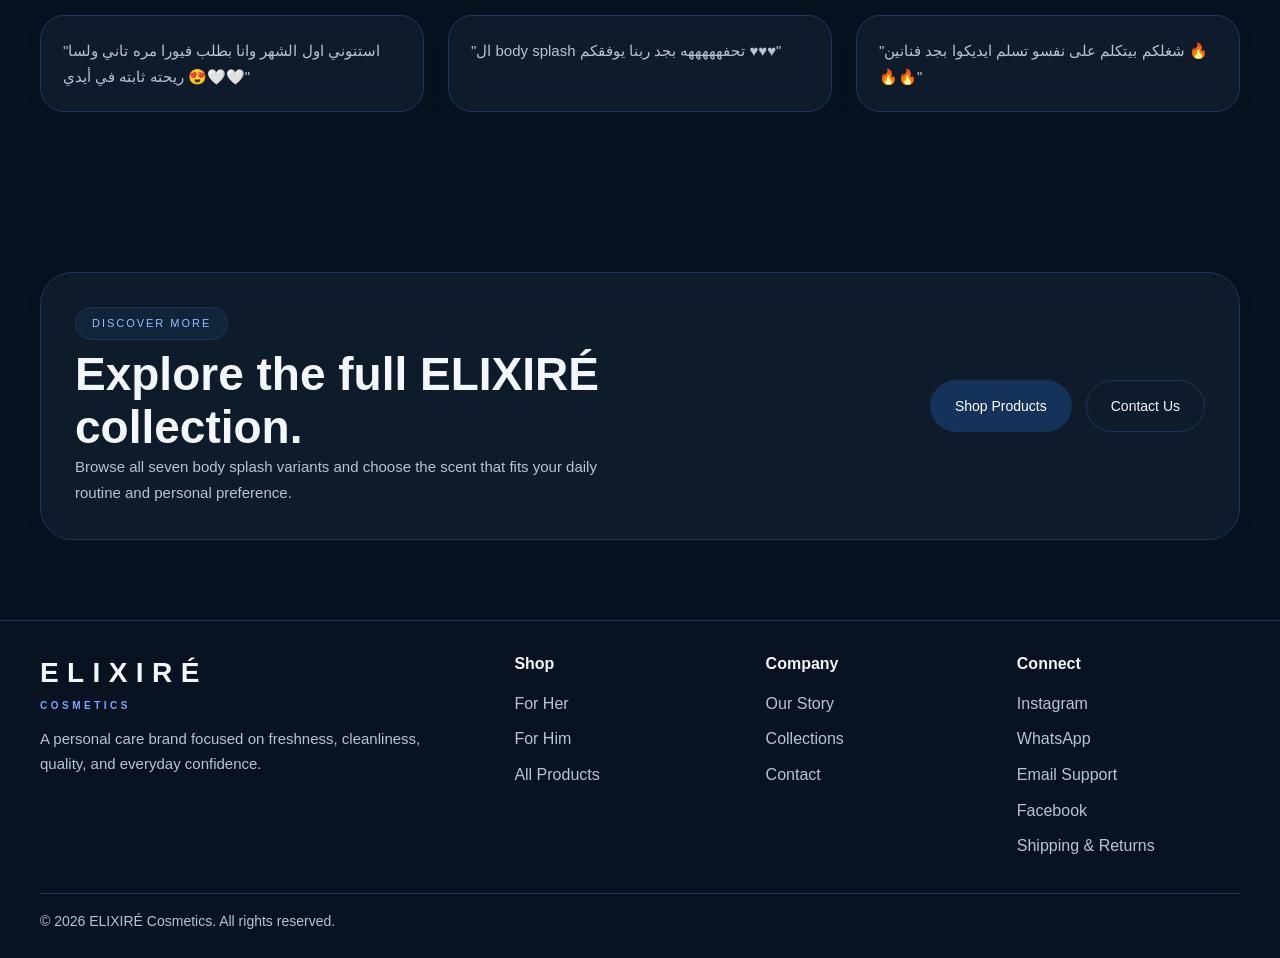
==== commit 7764b62f: "Update index.html" ====
--- a/index.html
+++ b/index.html
@@ -106,7 +106,7 @@
 
         <article class="card product-card featured-home-card">
           <div class="product-image">
-            <img src="images/Jaguar.png" alt="Jaguar Body Splash">
+            <img src="images/jaguar.png" alt="Jaguar Body Splash">
           </div>
 
           <div class="product-info">
@@ -120,7 +120,7 @@
         </article>
         <article class="card product-card featured-home-card">
           <div class="product-image">
-            <img src="images/LA ROSE.png" alt="LA ROSE Body Splash">
+            <img src="images/larose.png" alt="LA ROSE Body Splash">
           </div>
 
           <div class="product-info">
